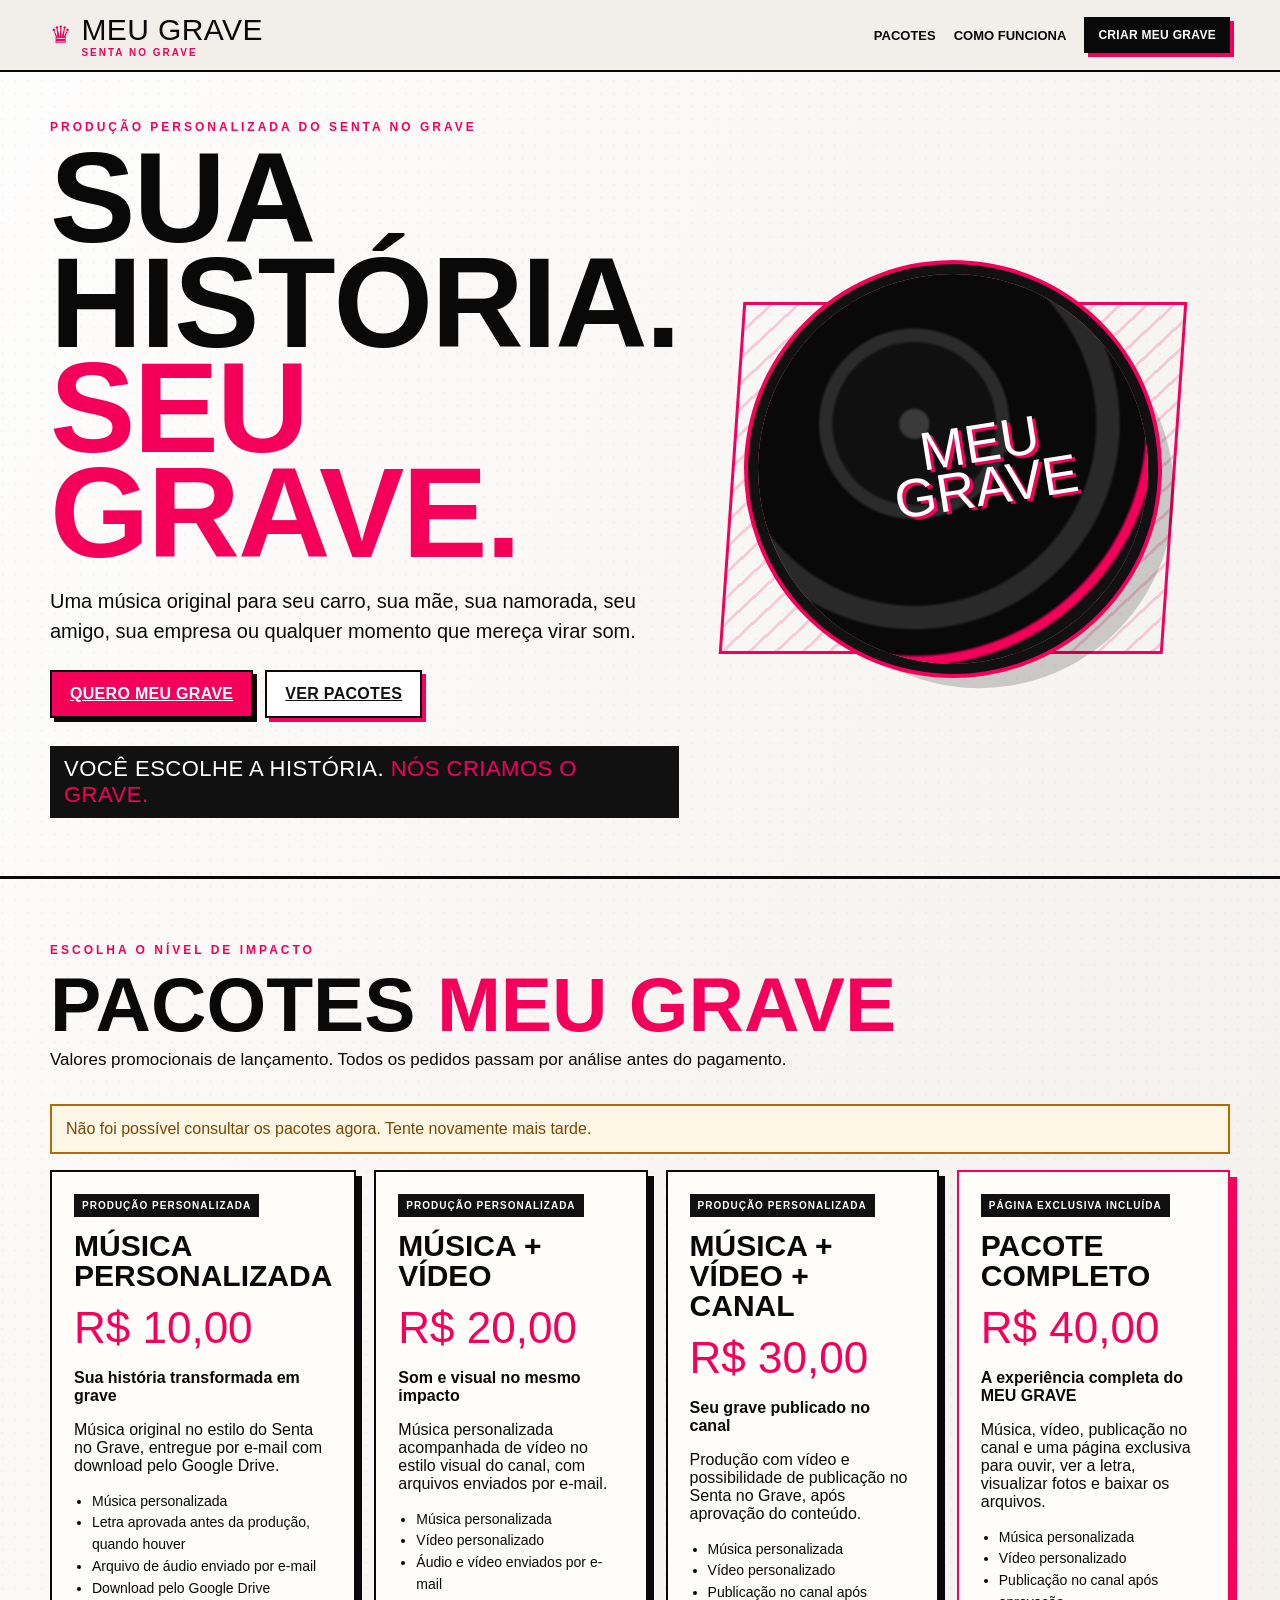
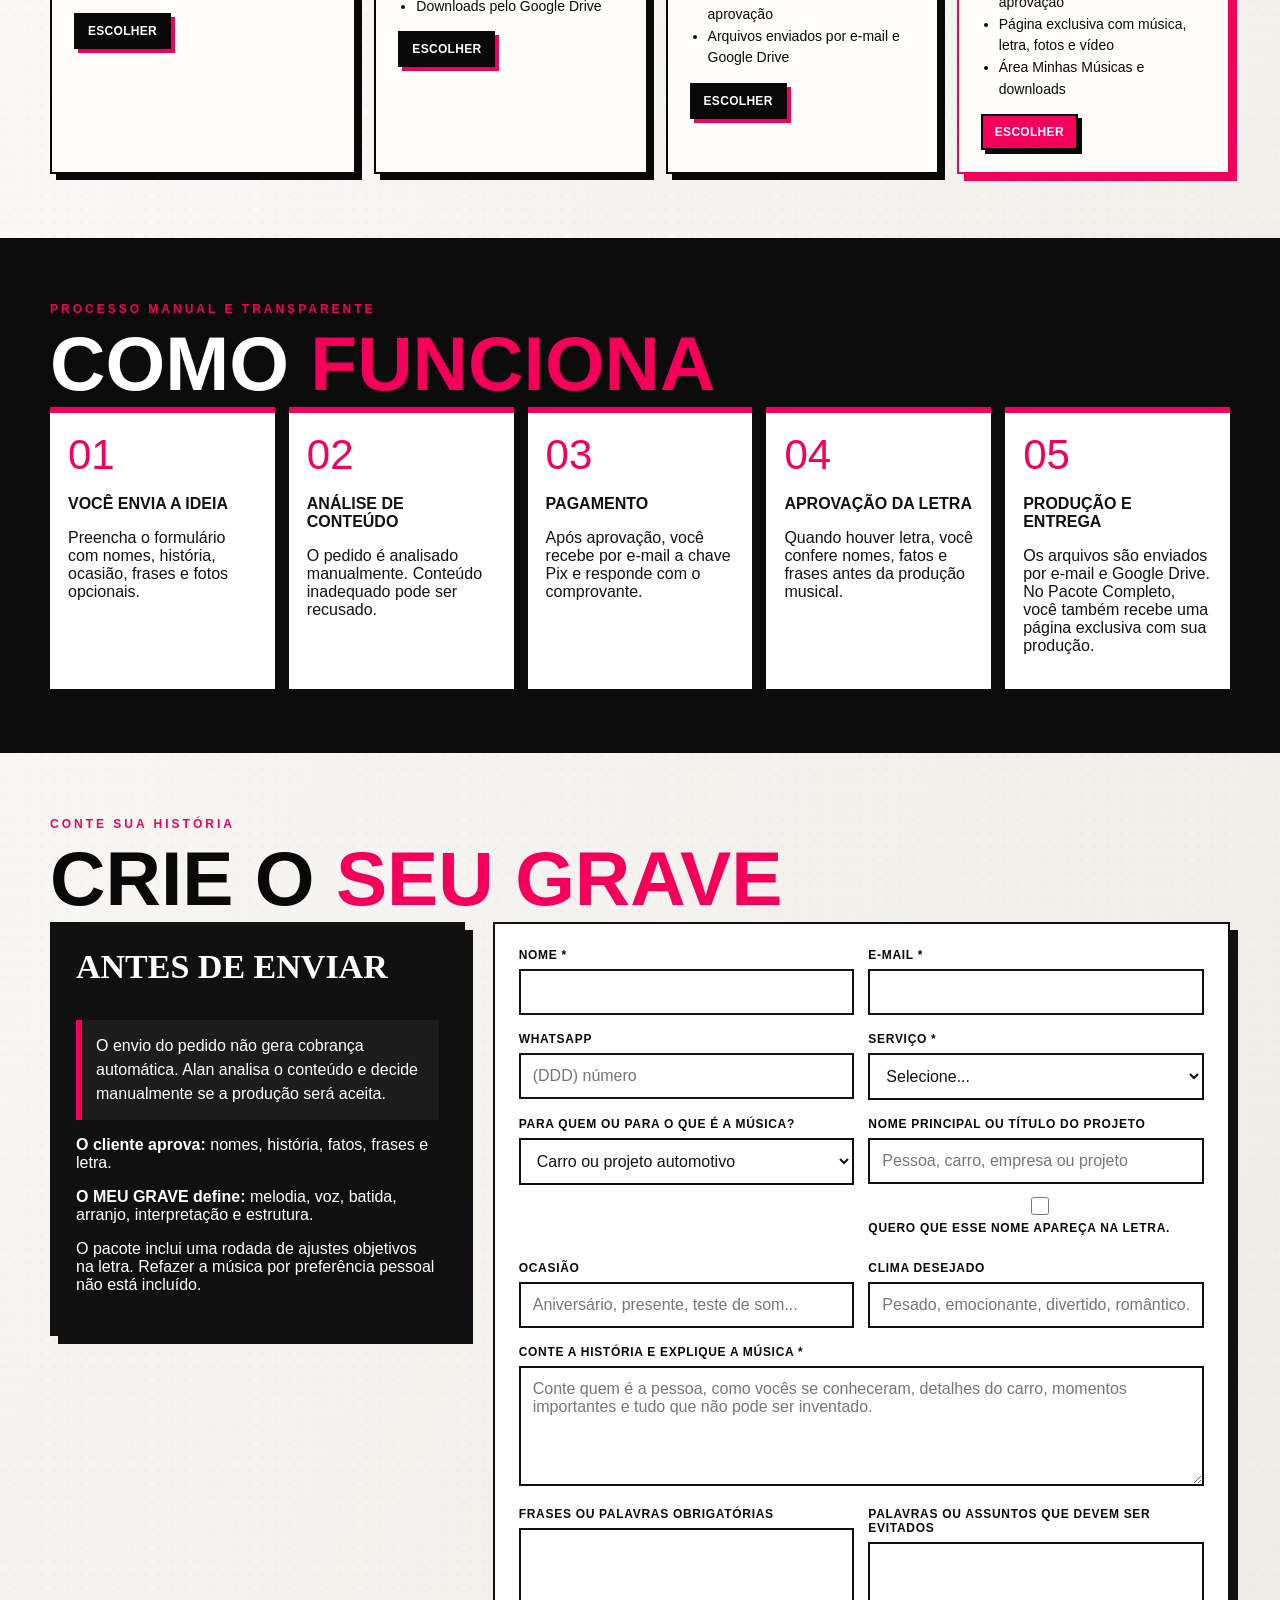
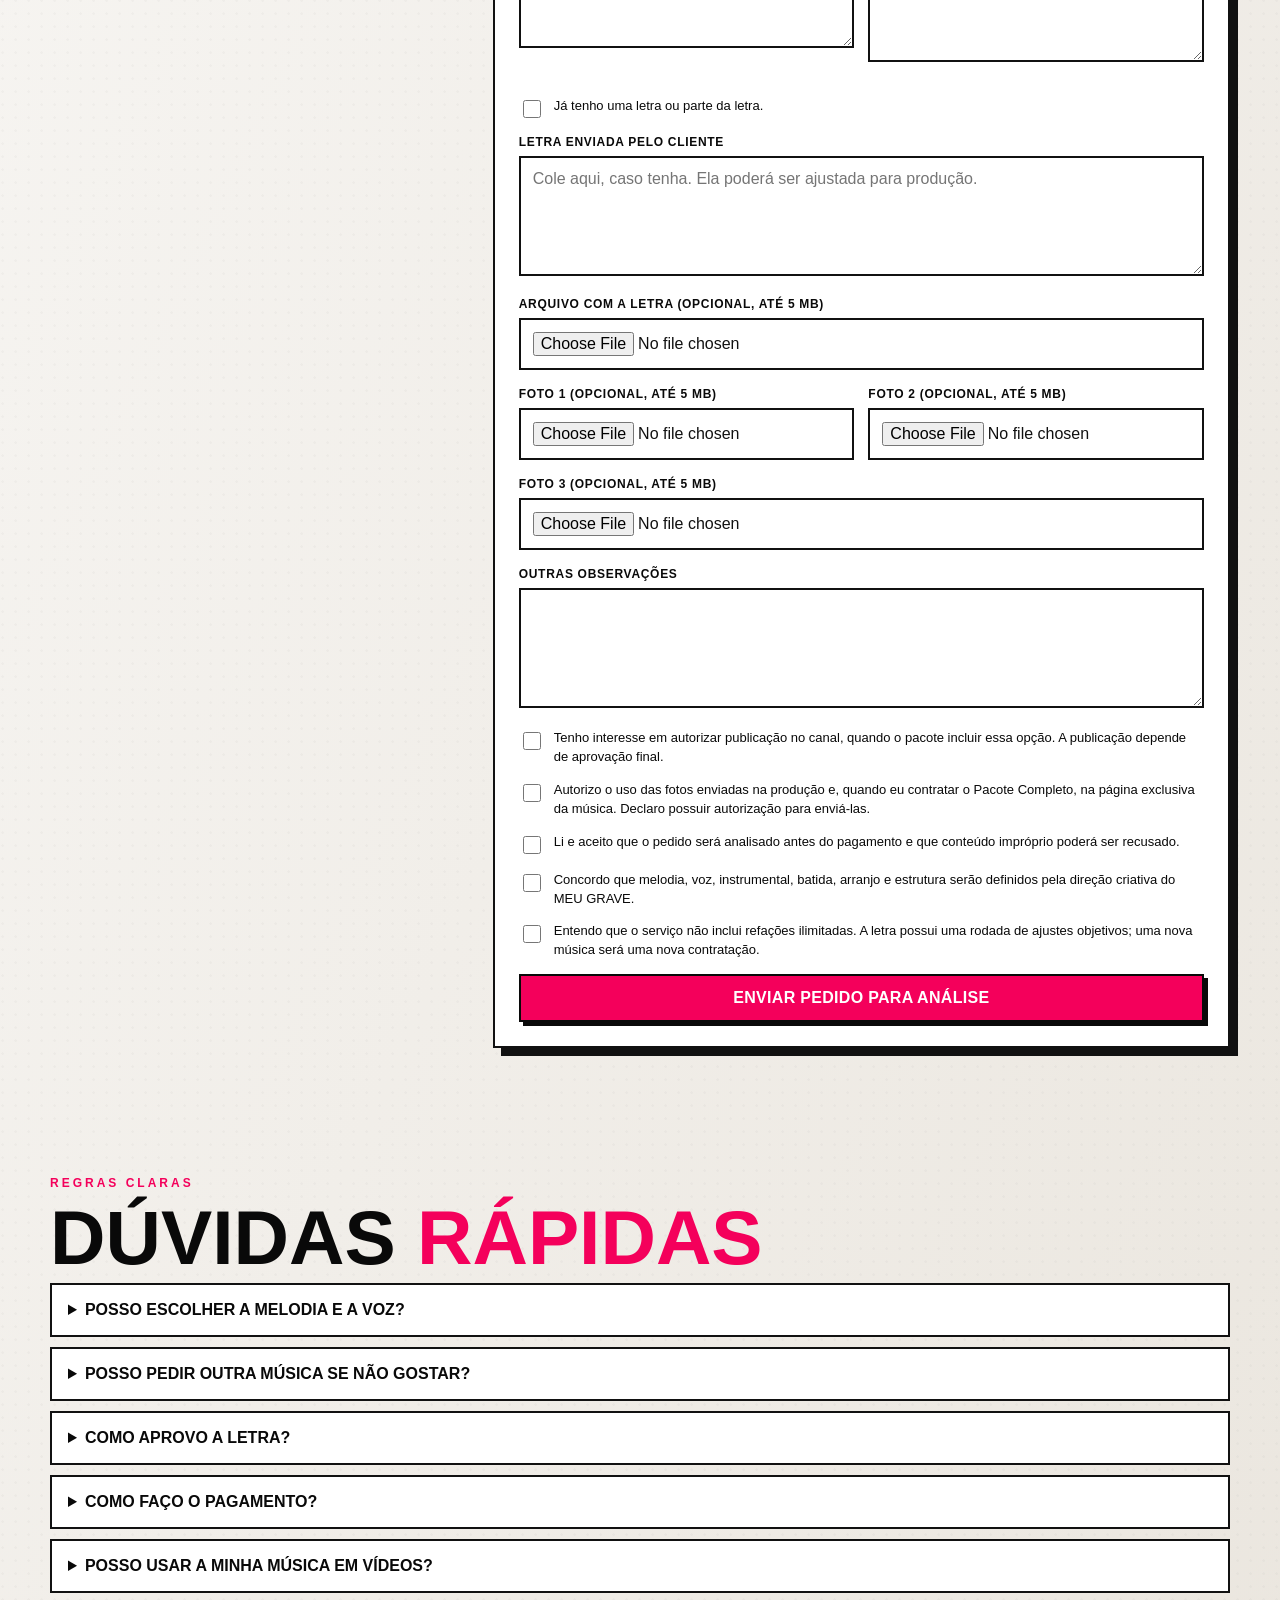
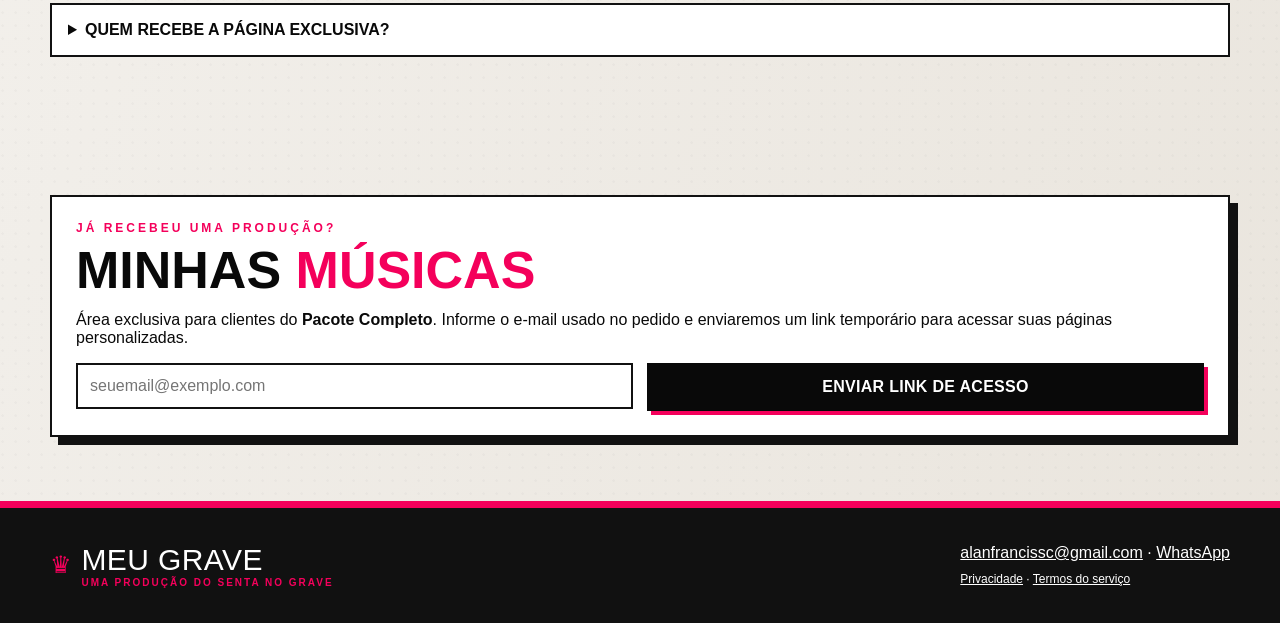
==== index.html @ 34d6a8c2 "Add files via upload" ====
<!DOCTYPE html>
<html lang="pt-BR">
<head>
  <meta charset="utf-8">
  <meta name="viewport" content="width=device-width, initial-scale=1">
  <meta name="description" content="MEU GRAVE — músicas personalizadas com a identidade do Senta no Grave.">
  <meta name="theme-color" content="#f4005b">
  <meta property="og:title" content="MEU GRAVE — Sua história. Seu grave.">
  <meta property="og:description" content="Peça uma música personalizada para seu carro, sua família, sua empresa ou um momento especial.">
  <meta property="og:type" content="website">
  <title>MEU GRAVE — Senta no Grave</title>
  <link rel="icon" href="assets/favicon.svg" type="image/svg+xml">
  <link rel="stylesheet" href="assets/styles.css">
</head>
<body>
  <header class="topbar">
    <div class="shell topbar-inner">
      <div class="brand"><span class="crown">♛</span><div>MEU GRAVE<small>Senta no Grave</small></div></div>
      <nav class="nav">
        <a href="#pacotes">Pacotes</a>
        <a href="#como-funciona">Como funciona</a>
        <a href="#pedido" class="btn small">Criar meu grave</a>
      </nav>
    </div>
  </header>

  <main>
    <section class="hero">
      <div class="shell hero-grid">
        <div>
          <div class="kicker">Produção personalizada do Senta no Grave</div>
          <h1 class="display">Sua história.<br><span class="pink">Seu grave.</span></h1>
          <p class="lead">Uma música original para seu carro, sua mãe, sua namorada, seu amigo, sua empresa ou qualquer momento que mereça virar som.</p>
          <div class="hero-actions">
            <a class="btn pink" href="#pedido">Quero meu grave</a>
            <a class="btn light" href="#pacotes">Ver pacotes</a>
          </div>
          <div class="impact-rule">Você escolhe a história. <span>Nós criamos o grave.</span></div>
        </div>
        <div class="speaker-stage" aria-label="Ilustração de um subwoofer">
          <div class="speaker"></div>
        </div>
      </div>
    </section>

    <section class="section" id="pacotes">
      <div class="shell">
        <div class="kicker">Escolha o nível de impacto</div>
        <h2 class="section-title">Pacotes <span class="pink">MEU GRAVE</span></h2>
        <p class="section-subtitle">Valores promocionais de lançamento. Todos os pedidos passam por análise antes do pagamento.</p>
        <div class="cards" id="packageCards"><div class="empty">Carregando pacotes...</div></div>
      </div>
    </section>

    <section class="section dark" id="como-funciona">
      <div class="shell">
        <div class="kicker">Processo manual e transparente</div>
        <h2 class="section-title">Como <span class="pink">funciona</span></h2>
        <div class="steps">
          <div class="step"><h3>Você envia a ideia</h3><p>Preencha o formulário com nomes, história, ocasião, frases e fotos opcionais.</p></div>
          <div class="step"><h3>Análise de conteúdo</h3><p>O pedido é analisado manualmente. Conteúdo inadequado pode ser recusado.</p></div>
          <div class="step"><h3>Pagamento</h3><p>Após aprovação, você recebe por e-mail a chave Pix e responde com o comprovante.</p></div>
          <div class="step"><h3>Aprovação da letra</h3><p>Quando houver letra, você confere nomes, fatos e frases antes da produção musical.</p></div>
          <div class="step"><h3>Produção e entrega</h3><p>Os arquivos são enviados por e-mail e Google Drive. No Pacote Completo, você também recebe uma página exclusiva com sua produção.</p></div>
        </div>
      </div>
    </section>

    <section class="section" id="pedido">
      <div class="shell">
        <div class="kicker">Conte sua história</div>
        <h2 class="section-title">Crie o <span class="pink">seu grave</span></h2>
        <div class="form-wrap">
          <aside class="panel dark-panel" id="orderIntroPanel">
            <h3 style="font-family:Impact;font-size:34px;margin-top:0;text-transform:uppercase">Antes de enviar</h3>
            <div class="notice dark-notice">
              O envio do pedido não gera cobrança automática. Alan analisa o conteúdo e decide manualmente se a produção será aceita.
            </div>
            <p><strong>O cliente aprova:</strong> nomes, história, fatos, frases e letra.</p>
            <p><strong>O MEU GRAVE define:</strong> melodia, voz, batida, arranjo, interpretação e estrutura.</p>
            <p>O pacote inclui uma rodada de ajustes objetivos na letra. Refazer a música por preferência pessoal não está incluído.</p>
          </aside>

          <form class="panel" id="orderForm">
            <div class="grid-2">
              <div class="field">
                <label>Nome *</label>
                <input name="customerName" required maxlength="120">
              </div>
              <div class="field">
                <label>E-mail *</label>
                <input name="customerEmail" type="email" required maxlength="254">
              </div>
            </div>

            <div class="grid-2">
              <div class="field">
                <label>WhatsApp</label>
                <input name="customerPhone" inputmode="tel" maxlength="40" placeholder="(DDD) número">
              </div>
              <div class="field">
                <label>Serviço *</label>
                <select name="packageId" id="packageSelect" required>
                  <option value="">Carregando...</option>
                </select>
              </div>
            </div>

            <div class="grid-2">
              <div class="field">
                <label>Para quem ou para o que é a música?</label>
                <select name="subjectType">
                  <option value="Carro ou projeto automotivo">Carro ou projeto automotivo</option>
                  <option value="Namorada, namorado ou companheiro">Namorada, namorado ou companheiro</option>
                  <option value="Mãe, pai ou familiar">Mãe, pai ou familiar</option>
                  <option value="Amigo ou grupo">Amigo ou grupo</option>
                  <option value="Aniversário ou homenagem">Aniversário ou homenagem</option>
                  <option value="Empresa, loja ou equipe">Empresa, loja ou equipe</option>
                  <option value="Outro">Outro</option>
                </select>
              </div>
              <div class="field">
                <label>Nome principal ou título do projeto</label>
                <input name="subjectName" maxlength="160" placeholder="Pessoa, carro, empresa ou projeto">
                <label class="check" style="margin-top:10px">
                  <input type="checkbox" name="useSubjectNameInLyrics">
                  <span>Quero que esse nome apareça na letra.</span>
                </label>
              </div>
            </div>

            <div class="grid-2">
              <div class="field">
                <label>Ocasião</label>
                <input name="occasion" maxlength="160" placeholder="Aniversário, presente, teste de som...">
              </div>
              <div class="field">
                <label>Clima desejado</label>
                <input name="mood" maxlength="500" placeholder="Pesado, emocionante, divertido, romântico...">
              </div>
            </div>

            <div class="field">
              <label>Conte a história e explique a música *</label>
              <textarea name="story" required maxlength="6000" placeholder="Conte quem é a pessoa, como vocês se conheceram, detalhes do carro, momentos importantes e tudo que não pode ser inventado."></textarea>
            </div>

            <div class="grid-2">
              <div class="field">
                <label>Frases ou palavras obrigatórias</label>
                <textarea name="requiredPhrases" maxlength="1500"></textarea>
              </div>
              <div class="field">
                <label>Palavras ou assuntos que devem ser evitados</label>
                <textarea name="avoidTerms" maxlength="1500"></textarea>
              </div>
            </div>

            <label class="check">
              <input type="checkbox" name="hasOwnLyrics">
              <span>Já tenho uma letra ou parte da letra.</span>
            </label>

            <div class="field">
              <label>Letra enviada pelo cliente</label>
              <textarea name="lyricsSubmitted" maxlength="12000" placeholder="Cole aqui, caso tenha. Ela poderá ser ajustada para produção."></textarea>
            </div>

            <div class="field">
              <label>Arquivo com a letra (opcional, até 5 MB)</label>
              <input type="file" name="lyricsFile" accept=".txt,.pdf,.doc,.docx,text/plain,application/pdf">
            </div>

            <div class="grid-2">
              <div class="field">
                <label>Foto 1 (opcional, até 5 MB)</label>
                <input type="file" name="photo1" accept="image/*">
              </div>
              <div class="field">
                <label>Foto 2 (opcional, até 5 MB)</label>
                <input type="file" name="photo2" accept="image/*">
              </div>
            </div>
            <div class="field">
              <label>Foto 3 (opcional, até 5 MB)</label>
              <input type="file" name="photo3" accept="image/*">
            </div>

            <div class="field">
              <label>Outras observações</label>
              <textarea name="notes" maxlength="3000"></textarea>
            </div>

            <label class="check">
              <input type="checkbox" name="publicationConsent">
              <span>Tenho interesse em autorizar publicação no canal, quando o pacote incluir essa opção. A publicação depende de aprovação final.</span>
            </label>

            <label class="check">
              <input type="checkbox" name="photoConsent">
              <span>Autorizo o uso das fotos enviadas na produção e, quando eu contratar o Pacote Completo, na página exclusiva da música. Declaro possuir autorização para enviá-las.</span>
            </label>

            <label class="check">
              <input type="checkbox" name="termsAccepted" required>
              <span>Li e aceito que o pedido será analisado antes do pagamento e que conteúdo impróprio poderá ser recusado.</span>
            </label>

            <label class="check">
              <input type="checkbox" name="creativeDirectionAccepted" required>
              <span>Concordo que melodia, voz, instrumental, batida, arranjo e estrutura serão definidos pela direção criativa do MEU GRAVE.</span>
            </label>

            <label class="check">
              <input type="checkbox" name="revisionPolicyAccepted" required>
              <span>Entendo que o serviço não inclui refações ilimitadas. A letra possui uma rodada de ajustes objetivos; uma nova música será uma nova contratação.</span>
            </label>

            <div id="formStatus" class="status hidden"></div>
            <button class="btn pink" type="submit" id="orderSubmitButton" style="width:100%">Enviar pedido para análise</button>
          </form>

          <div id="orderSuccess" class="panel order-success hidden" role="status" aria-live="polite">
            <div class="success-mark">✓</div>
            <div class="kicker">Pedido enviado com sucesso</div>
            <h3>Obrigado por escolher o <span class="pink">MEU GRAVE</span></h3>
            <p id="orderSuccessMessage" class="lead" style="font-size:19px"></p>
            <div class="notice">
              Seu pedido será analisado manualmente. Retornaremos pelo e-mail informado em até <strong>48 horas</strong>.
              Não realize nenhum pagamento antes de receber a aprovação.
            </div>
            <p>Confira também as pastas Spam, Promoções e Lixo eletrônico.</p>
            <button class="btn light" type="button" onclick="resetOrderForm()">Fazer outro pedido</button>
          </div>
        </div>
      </div>
    </section>

    <section class="section faq">
      <div class="shell">
        <div class="kicker">Regras claras</div>
        <h2 class="section-title">Dúvidas <span class="pink">rápidas</span></h2>
        <details><summary>Posso escolher a melodia e a voz?</summary><p>Você escolhe a história, o clima e os elementos obrigatórios. A direção musical é definida pelo MEU GRAVE dentro da identidade do Senta no Grave.</p></details>
        <details><summary>Posso pedir outra música se não gostar?</summary><p>Não há refações ilimitadas por preferência pessoal. Erros objetivos da produção são corrigidos. Outra melodia, voz, estilo ou reconstrução completa será uma nova produção.</p></details>
        <details><summary>Como aprovo a letra?</summary><p>Você recebe um link por e-mail para conferir nomes, fatos e frases. É possível solicitar uma rodada de ajustes antes da aprovação final.</p></details>
        <details><summary>Como faço o pagamento?</summary><p>Somente depois que o pedido for aprovado. Você recebe a chave Pix por e-mail e responde à mesma mensagem com o comprovante.</p></details>
        <details><summary>Posso usar a minha música em vídeos?</summary><p>Sim. A música é produzida para você e a versão final entregue poderá ser usada nos seus vídeos, redes sociais, projetos pessoais ou comerciais e no seu próprio canal. Nos pacotes com publicação no Senta no Grave, você continua podendo usar a música normalmente. O serviço não inclui distribuição em plataformas de streaming nem cadastro em sistemas de reivindicação automática. Não é permitido revender a produção como serviço ou utilizar materiais de terceiros sem autorização.</p></details>
        <details><summary>Quem recebe a página exclusiva?</summary><p>A página personalizada com player, letra, fotos, vídeo, downloads e acesso em “Minhas músicas” é exclusiva do Pacote Completo. Nos demais pacotes, os arquivos finais são enviados por e-mail com links do Google Drive.</p></details>
      </div>
    </section>

    <section class="section" id="minhas-musicas">
      <div class="shell panel">
        <div class="kicker">Já recebeu uma produção?</div>
        <h2 class="section-title" style="font-size:52px">Minhas <span class="pink">músicas</span></h2>
        <p>Área exclusiva para clientes do <strong>Pacote Completo</strong>. Informe o e-mail usado no pedido e enviaremos um link temporário para acessar suas páginas personalizadas.</p>
        <form id="accessForm" class="grid-2">
          <div class="field" style="margin:0"><input type="email" id="accessEmail" required placeholder="seuemail@exemplo.com"></div>
          <button class="btn" type="submit">Enviar link de acesso</button>
        </form>
        <div id="accessStatus" class="status hidden"></div>
      </div>
    </section>
  </main>

  <footer class="footer">
    <div class="shell footer-grid">
      <div class="brand"><span class="crown">♛</span><div>MEU GRAVE<small>Uma produção do Senta no Grave</small></div></div>
      <div><div id="footerContact">Carregando contato...</div><div style="margin-top:10px;font-size:12px"><a href="privacidade.html">Privacidade</a> · <a href="termos.html">Termos do serviço</a></div></div>
    </div>
  </footer>

  <iframe id="bridgeFrame" name="bridgeFrame" class="bridge-frame" title="Envio seguro do formulário"></iframe>
  <script src="assets/config.js"></script>
  <script src="assets/app.js"></script>
</body>
</html>
---- assets/styles.css ----
:root{
  --ink:#090909;
  --paper:#f2efe9;
  --paper-2:#fffdfa;
  --pink:#f4005b;
  --pink-2:#ff6b9e;
  --gray:#8f8f8f;
  --line:#181818;
  --ok:#087f5b;
  --warn:#b66a00;
  --danger:#b42318;
  --shadow:8px 8px 0 #111;
}
*{box-sizing:border-box}
html{scroll-behavior:smooth}
body{
  margin:0;
  color:var(--ink);
  background:
    radial-gradient(circle at 20% 20%,rgba(0,0,0,.025) 0 1px,transparent 1.5px) 0 0/13px 13px,
    linear-gradient(115deg,rgba(255,255,255,.9),rgba(232,227,219,.85)),
    var(--paper);
  font-family:Arial,Helvetica,sans-serif;
}
a{color:inherit}
button,input,select,textarea{font:inherit}
button{cursor:pointer}
.shell{width:min(1180px,calc(100% - 28px));margin:0 auto}
.brand{
  display:inline-flex;align-items:center;gap:9px;
  font-family:Impact,Haettenschweiler,'Arial Narrow Bold',sans-serif;
  font-size:30px;letter-spacing:.4px;text-transform:uppercase
}
.brand .crown{color:var(--pink);font-size:24px}
.brand small{
  display:block;font-family:Arial,sans-serif;font-size:10px;
  letter-spacing:2px;color:var(--pink);font-weight:900
}
.topbar{
  position:sticky;top:0;z-index:20;background:rgba(242,239,233,.94);
  backdrop-filter:blur(12px);border-bottom:2px solid var(--ink)
}
.topbar-inner{min-height:70px;display:flex;align-items:center;justify-content:space-between;gap:20px}
.nav{display:flex;align-items:center;gap:18px;font-weight:800;font-size:13px;text-transform:uppercase}
.nav a{text-decoration:none}
.nav a:hover{color:var(--pink)}
.btn{
  border:2px solid var(--ink);background:var(--ink);color:#fff;
  padding:13px 18px;font-weight:900;text-transform:uppercase;
  letter-spacing:.3px;box-shadow:4px 4px 0 var(--pink);
  transition:.16s transform,.16s box-shadow
}
.btn:hover{transform:translate(2px,2px);box-shadow:2px 2px 0 var(--pink)}
.btn.pink{background:var(--pink);box-shadow:4px 4px 0 var(--ink)}
.btn.light{background:#fff;color:#111}
.btn.ghost{background:transparent;color:#111;box-shadow:none}
.btn.danger{background:var(--danger);box-shadow:4px 4px 0 #111}
.btn.ok{background:var(--ok);box-shadow:4px 4px 0 #111}
.btn.small{padding:9px 12px;font-size:12px}
.hero{padding:48px 0 58px;border-bottom:3px solid var(--ink);overflow:hidden}
.hero-grid{display:grid;grid-template-columns:1.08fr .92fr;align-items:center;gap:38px}
.kicker{
  color:var(--pink);font-size:12px;font-weight:900;letter-spacing:3px;
  text-transform:uppercase;margin-bottom:12px
}
.display{
  margin:0;font-family:Impact,Haettenschweiler,'Arial Narrow Bold',sans-serif;
  font-size:clamp(64px,10vw,144px);line-height:.82;letter-spacing:-2px;
  text-transform:uppercase
}
.display .pink{color:var(--pink)}
.lead{font-size:20px;line-height:1.5;max-width:680px}
.hero-actions{display:flex;flex-wrap:wrap;gap:12px;margin-top:24px}
.impact-rule{
  margin-top:28px;background:#111;color:#fff;padding:10px 14px;
  font-family:Impact,Haettenschweiler,'Arial Narrow Bold',sans-serif;
  text-transform:uppercase;font-size:22px;letter-spacing:.5px
}
.impact-rule span{color:var(--pink)}
.speaker-stage{position:relative;min-height:440px;display:grid;place-items:center}
.speaker-stage:before{
  content:"";position:absolute;inset:12% 3% 8% 3%;
  background:repeating-linear-gradient(135deg,transparent 0 16px,rgba(244,0,91,.18) 16px 19px);
  transform:skew(-4deg);border:3px solid var(--pink)
}
.speaker{
  width:min(390px,78vw);aspect-ratio:1;border-radius:50%;
  position:relative;z-index:2;
  background:
    radial-gradient(circle at 42% 37%,#3a3a3a 0 4%,#101010 5% 24%,#2b2b2b 25% 28%,#090909 29% 54%,#292929 55% 61%,#090909 62% 69%,#f4005b 70% 72%,#111 73% 78%,#444 79% 82%,#111 83%);
  box-shadow:0 0 0 10px #111,0 0 0 14px var(--pink),22px 28px 0 rgba(0,0,0,.18);
  transform:rotate(-9deg)
}
.speaker:after{
  content:"MEU\A GRAVE";white-space:pre;text-align:center;
  position:absolute;inset:34%;display:grid;place-items:center;
  color:#fff;font-family:Impact,Haettenschweiler,'Arial Narrow Bold',sans-serif;
  line-height:.82;font-size:clamp(28px,5vw,54px);text-shadow:3px 3px 0 var(--pink)
}
.section{padding:64px 0}
.section.dark{background:#0c0c0c;color:#fff}
.section-title{
  margin:0 0 8px;font-family:Impact,Haettenschweiler,'Arial Narrow Bold',sans-serif;
  font-size:clamp(42px,6vw,82px);line-height:.92;text-transform:uppercase
}
.section-title .pink{color:var(--pink)}
.section-subtitle{max-width:760px;font-size:17px;line-height:1.55;margin:0 0 30px}
.cards{display:grid;grid-template-columns:repeat(4,1fr);gap:18px}
.card{
  background:var(--paper-2);border:2px solid var(--ink);padding:22px;
  box-shadow:6px 6px 0 var(--ink);position:relative
}
.card.featured{border-color:var(--pink);box-shadow:7px 7px 0 var(--pink)}
.card .tag{
  display:inline-block;background:#111;color:#fff;padding:6px 8px;
  font-size:10px;font-weight:900;text-transform:uppercase;letter-spacing:1px
}
.card h3{
  font-family:Impact,Haettenschweiler,'Arial Narrow Bold',sans-serif;
  font-size:30px;text-transform:uppercase;margin:14px 0 5px;line-height:1
}
.price{
  font-family:Impact,Haettenschweiler,'Arial Narrow Bold',sans-serif;
  color:var(--pink);font-size:44px;margin:12px 0
}
.card ul{padding-left:18px;line-height:1.55;font-size:14px}
.steps{display:grid;grid-template-columns:repeat(5,1fr);gap:14px;counter-reset:steps}
.step{
  border-top:6px solid var(--pink);background:#fff;color:#111;padding:18px;
  min-height:180px;counter-increment:steps
}
.step:before{
  content:counter(steps,decimal-leading-zero);
  font-family:Impact,Haettenschweiler,'Arial Narrow Bold',sans-serif;
  font-size:42px;color:var(--pink)
}
.step h3{font-size:16px;text-transform:uppercase}
.form-wrap{
  display:grid;grid-template-columns:.72fr 1.28fr;gap:28px;align-items:start
}
.panel{background:#fff;border:2px solid #111;box-shadow:var(--shadow);padding:24px}
.panel.dark-panel{background:#111;color:#fff}
.field{margin-bottom:17px}
.field label{display:block;font-size:12px;text-transform:uppercase;font-weight:900;letter-spacing:.7px;margin-bottom:7px}
.field input,.field select,.field textarea{
  width:100%;border:2px solid #111;background:#fff;padding:12px;color:#111
}
.field textarea{min-height:120px;resize:vertical}
.grid-2{display:grid;grid-template-columns:1fr 1fr;gap:14px}
.check{
  display:flex;align-items:flex-start;gap:10px;margin:14px 0;
  line-height:1.45;font-size:13px
}
.check input{margin-top:3px;min-width:18px;height:18px}
.notice{padding:14px;border-left:6px solid var(--pink);background:#f5f1eb;line-height:1.5}
.notice.dark-notice{background:#1d1d1d;color:#fff}
.status{padding:12px;margin:12px 0;border:2px solid #111;background:#fff}
.status.ok{border-color:var(--ok);color:var(--ok)}
.status.error{border-color:var(--danger);color:var(--danger)}
.hidden{display:none!important}
.loading{opacity:.6;pointer-events:none}
.order-success{grid-column:1/-1;text-align:center;padding:clamp(28px,6vw,64px)}
.order-success h3{font-family:Impact,Haettenschweiler,'Arial Narrow Bold',sans-serif;font-size:clamp(42px,7vw,82px);line-height:.95;text-transform:uppercase;margin:8px 0 18px}
.success-mark{width:82px;height:82px;margin:0 auto 18px;border-radius:50%;display:grid;place-items:center;background:var(--ok);color:#fff;border:4px solid #111;box-shadow:6px 6px 0 var(--pink);font-size:46px;font-weight:900}
.footer{background:#111;color:#fff;border-top:7px solid var(--pink);padding:35px 0}
.footer-grid{display:grid;grid-template-columns:1fr auto;gap:30px;align-items:center}
.faq details{background:#fff;border:2px solid #111;padding:16px;margin:10px 0}
.faq summary{font-weight:900;text-transform:uppercase;cursor:pointer}
.admin-layout{display:grid;grid-template-columns:320px 1fr;min-height:calc(100vh - 72px)}
.admin-sidebar{border-right:2px solid #111;background:#eee9e1;padding:18px;overflow:auto}
.admin-main{padding:22px;min-width:0}
.toolbar{display:flex;flex-wrap:wrap;gap:10px;margin-bottom:16px}
.order-list{display:flex;flex-direction:column;gap:10px}
.order-item{
  width:100%;text-align:left;background:#fff;border:2px solid #111;padding:13px;
  box-shadow:3px 3px 0 #111
}
.order-item.active{border-color:var(--pink);box-shadow:3px 3px 0 var(--pink)}
.order-item small{display:block;color:#555;margin-top:4px}
.badge{
  display:inline-block;padding:5px 8px;background:#111;color:#fff;
  font-size:10px;font-weight:900;text-transform:uppercase
}
.badge.pink{background:var(--pink)}
.detail-grid{display:grid;grid-template-columns:1fr 1fr;gap:18px}
.meta{display:grid;grid-template-columns:160px 1fr;border-top:1px solid #ccc}
.meta div{padding:9px;border-bottom:1px solid #ccc}
.meta div:nth-child(odd){font-weight:900;background:#f5f2ed}
.actions{display:flex;flex-wrap:wrap;gap:9px;margin:16px 0}
.tabs{display:flex;flex-wrap:wrap;gap:8px;margin-bottom:18px}
.tab{border:2px solid #111;background:#fff;padding:10px 14px;font-weight:900}
.tab.active{background:#111;color:#fff;border-bottom-color:var(--pink)}
.tab-pane{display:none}
.tab-pane.active{display:block}
.prompt-card{position:relative}
.prompt-card-main{border:3px solid #111;box-shadow:10px 10px 0 var(--pink)}
.prompt-card-main pre.prompt{max-height:620px}
pre.prompt{
  white-space:pre-wrap;background:#111;color:#fff;padding:18px;
  border-left:6px solid var(--pink);max-height:420px;overflow:auto
}
.delivery-hero{text-align:center;padding:50px 0 25px}
.delivery-cover{
  width:min(650px,100%);aspect-ratio:16/9;object-fit:cover;
  border:3px solid #111;box-shadow:10px 10px 0 var(--pink)
}
.media-frame{
  width:100%;height:420px;border:3px solid #111;background:#111
}
.lyrics{
  white-space:pre-wrap;font-size:17px;line-height:1.75;
  background:#fff;border:2px solid #111;padding:24px
}
.gallery{display:grid;grid-template-columns:repeat(3,1fr);gap:12px}
.gallery img{width:100%;aspect-ratio:1;object-fit:cover;border:2px solid #111}
.empty{padding:28px;text-align:center;border:2px dashed #777;background:#fff}
@media(max-width:980px){
  .cards{grid-template-columns:repeat(2,1fr)}
  .steps{grid-template-columns:repeat(2,1fr)}
  .hero-grid,.form-wrap{grid-template-columns:1fr}
  .speaker-stage{min-height:360px}
  .admin-layout{grid-template-columns:1fr}
  .admin-sidebar{border-right:0;border-bottom:2px solid #111;max-height:420px}
}
@media(max-width:640px){
  .shell{width:min(100% - 20px,1180px)}
  .nav a:not(.btn){display:none}
  .brand{font-size:24px}
  .display{font-size:68px}
  .lead{font-size:17px}
  .speaker-stage{min-height:300px}
  .speaker{width:260px}
  .cards,.steps,.grid-2,.detail-grid,.footer-grid,.gallery{grid-template-columns:1fr}
  .section{padding:46px 0}
  .panel{padding:17px;box-shadow:5px 5px 0 #111}
  .media-frame{height:260px}
  .meta{grid-template-columns:1fr}
  .meta div:nth-child(odd){border-bottom:0;padding-bottom:3px}
  .meta div:nth-child(even){padding-top:3px}
}

/* GitHub Pages bridge */
.bridge-frame{position:fixed;width:1px;height:1px;left:-9999px;top:-9999px;border:0;opacity:0;pointer-events:none}
.backend-warning{margin:16px 0;padding:14px;border:2px solid var(--warn);background:#fff7e6;color:#7a4500}
.file-note{font-size:12px;color:#555;margin-top:5px}
body.submitting:after{content:"";position:fixed;inset:0;background:rgba(9,9,9,.45);z-index:9998;backdrop-filter:blur(2px)}
body.submitting:before{content:"ENVIANDO SEU PEDIDO...";position:fixed;z-index:9999;left:50%;top:50%;transform:translate(-50%,-50%);background:#fff;border:3px solid #111;box-shadow:8px 8px 0 var(--pink);padding:22px 30px;font-family:Impact,Haettenschweiler,'Arial Narrow Bold',sans-serif;font-size:24px;letter-spacing:1px;text-align:center}
@media(max-width:640px){body.submitting:before{width:calc(100% - 40px);font-size:20px}}
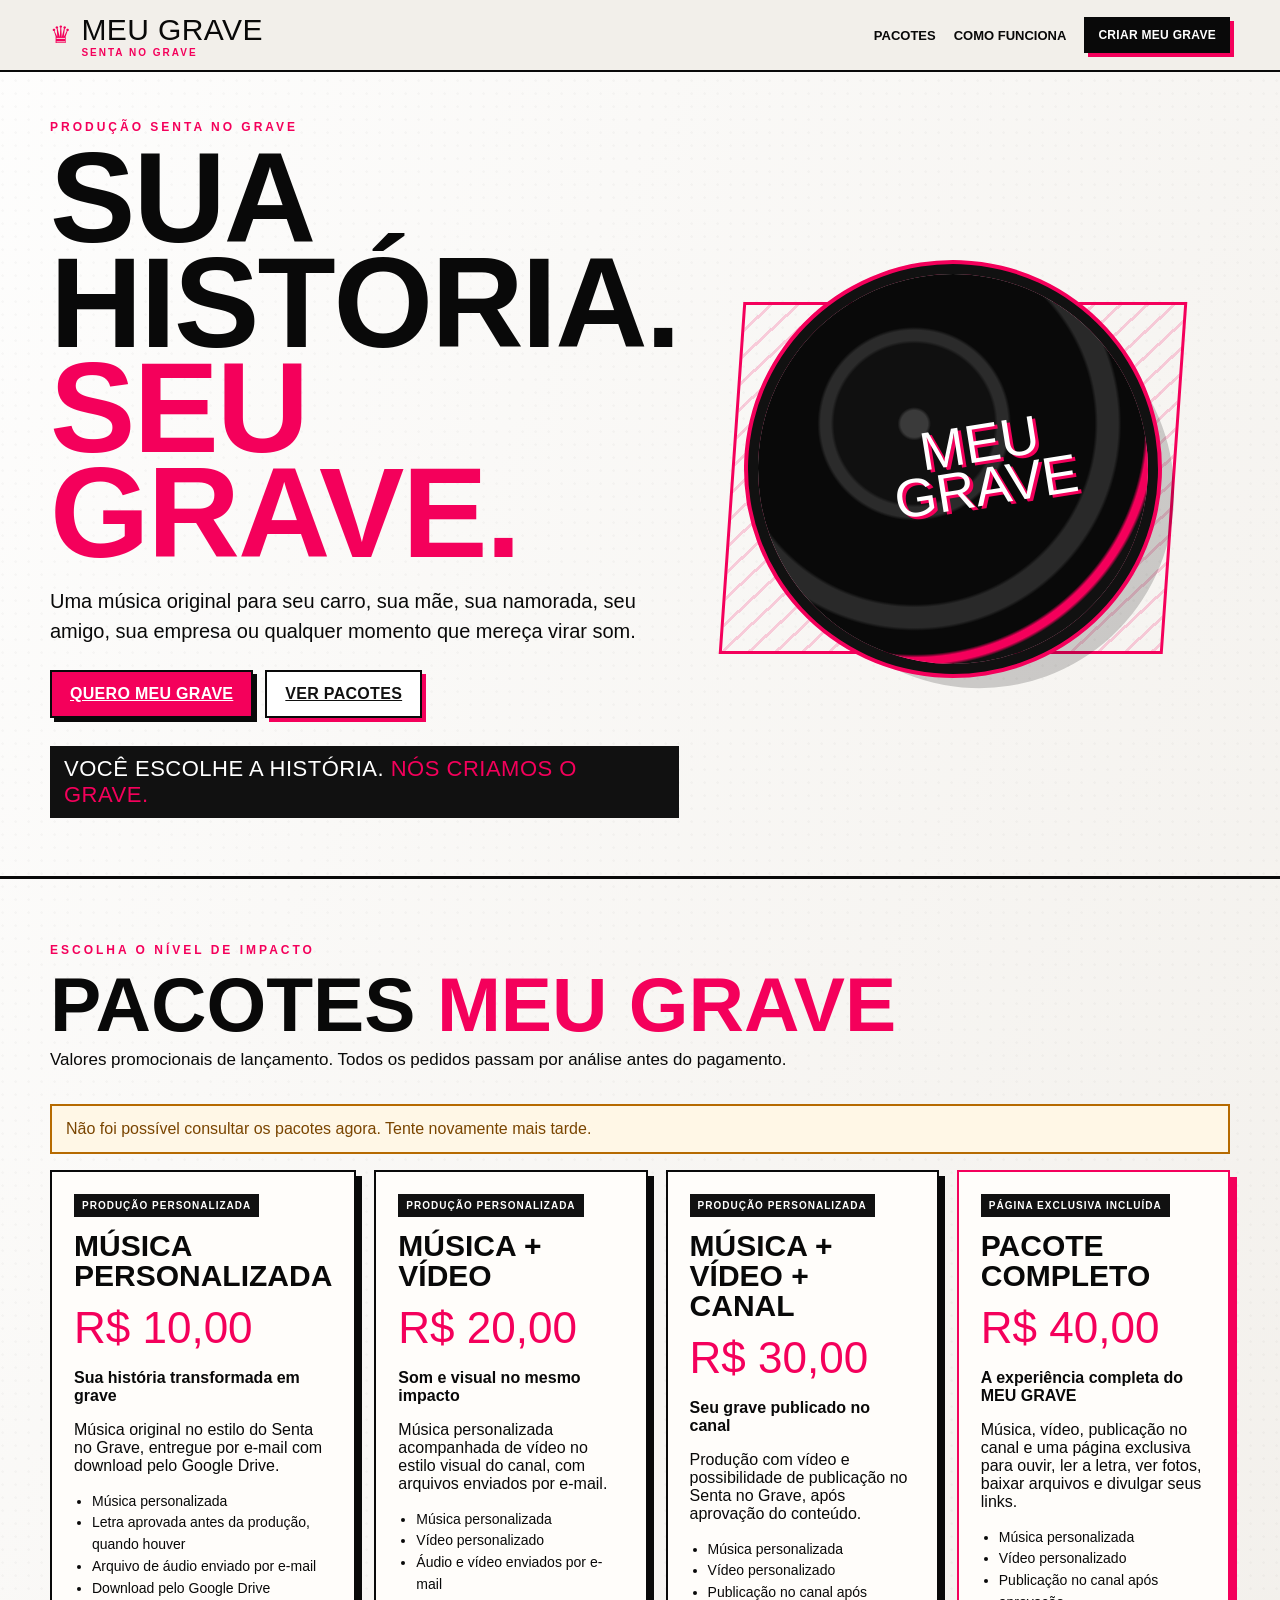
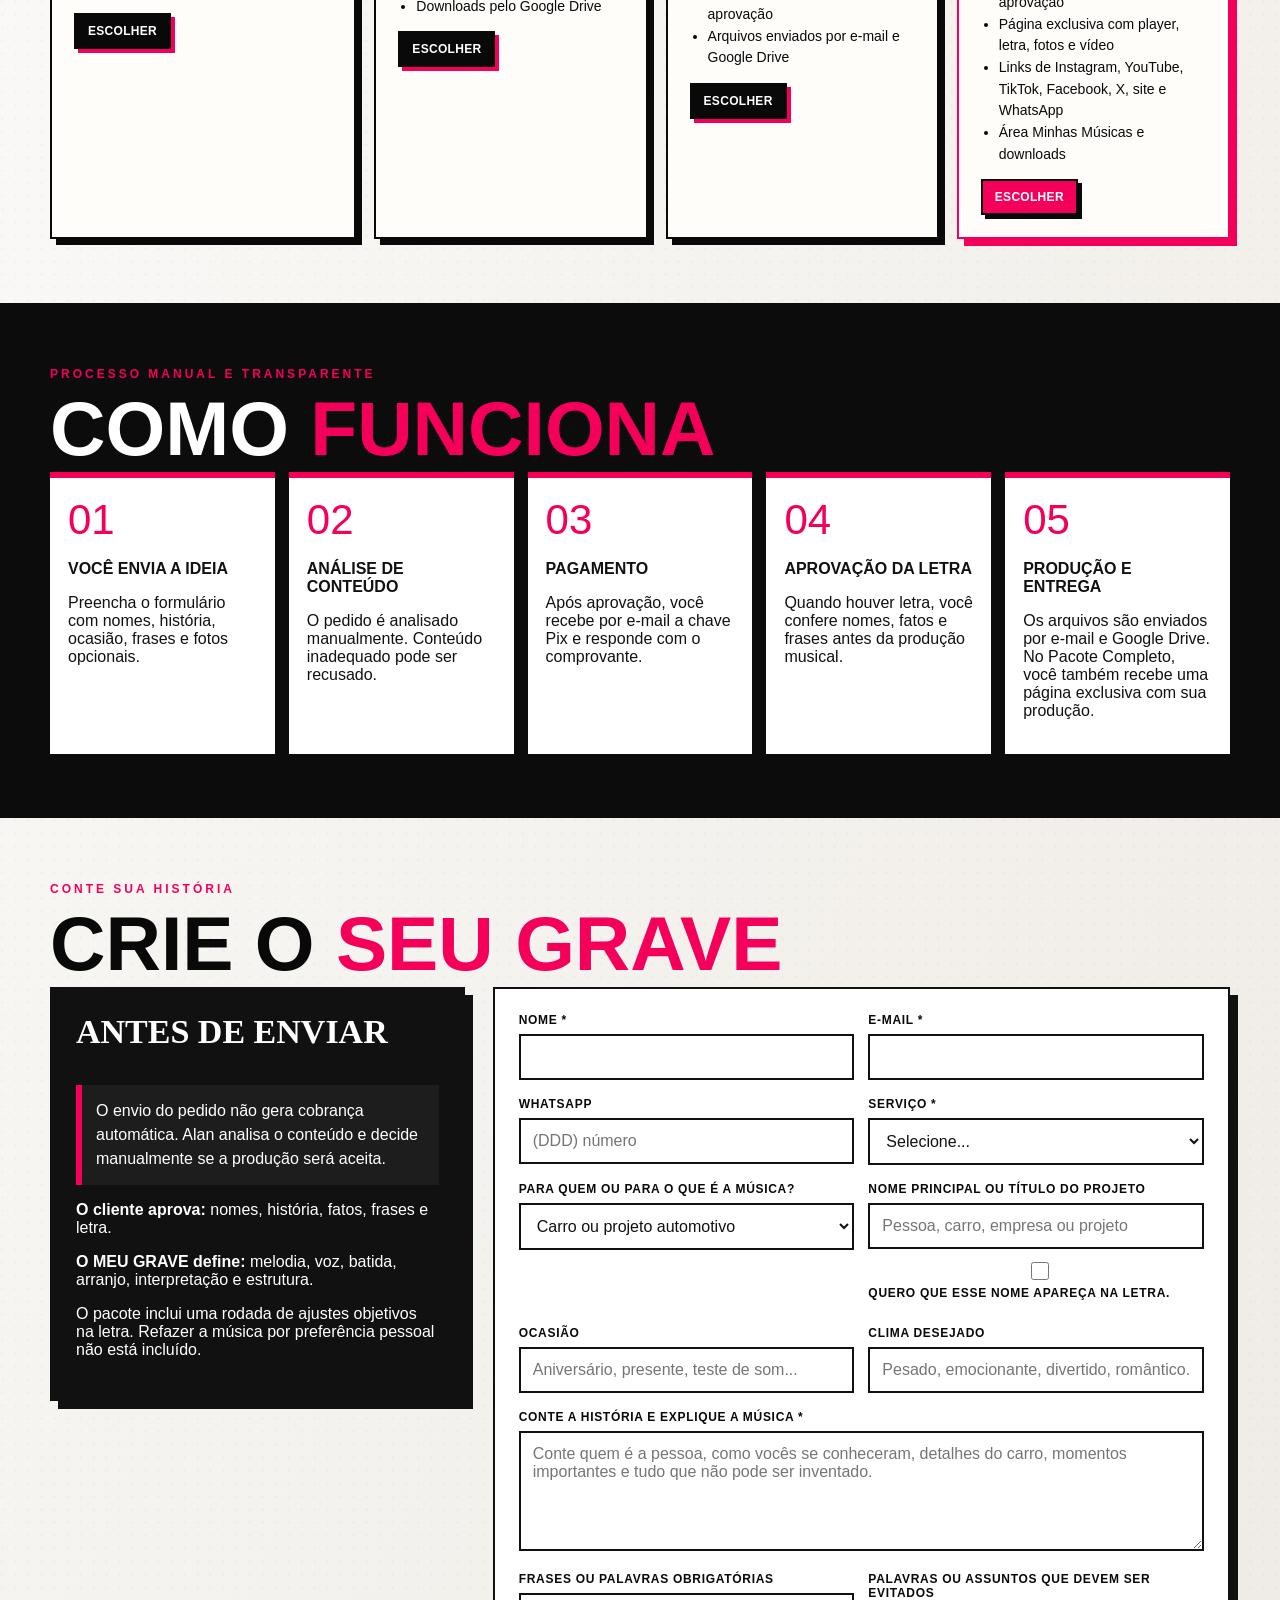
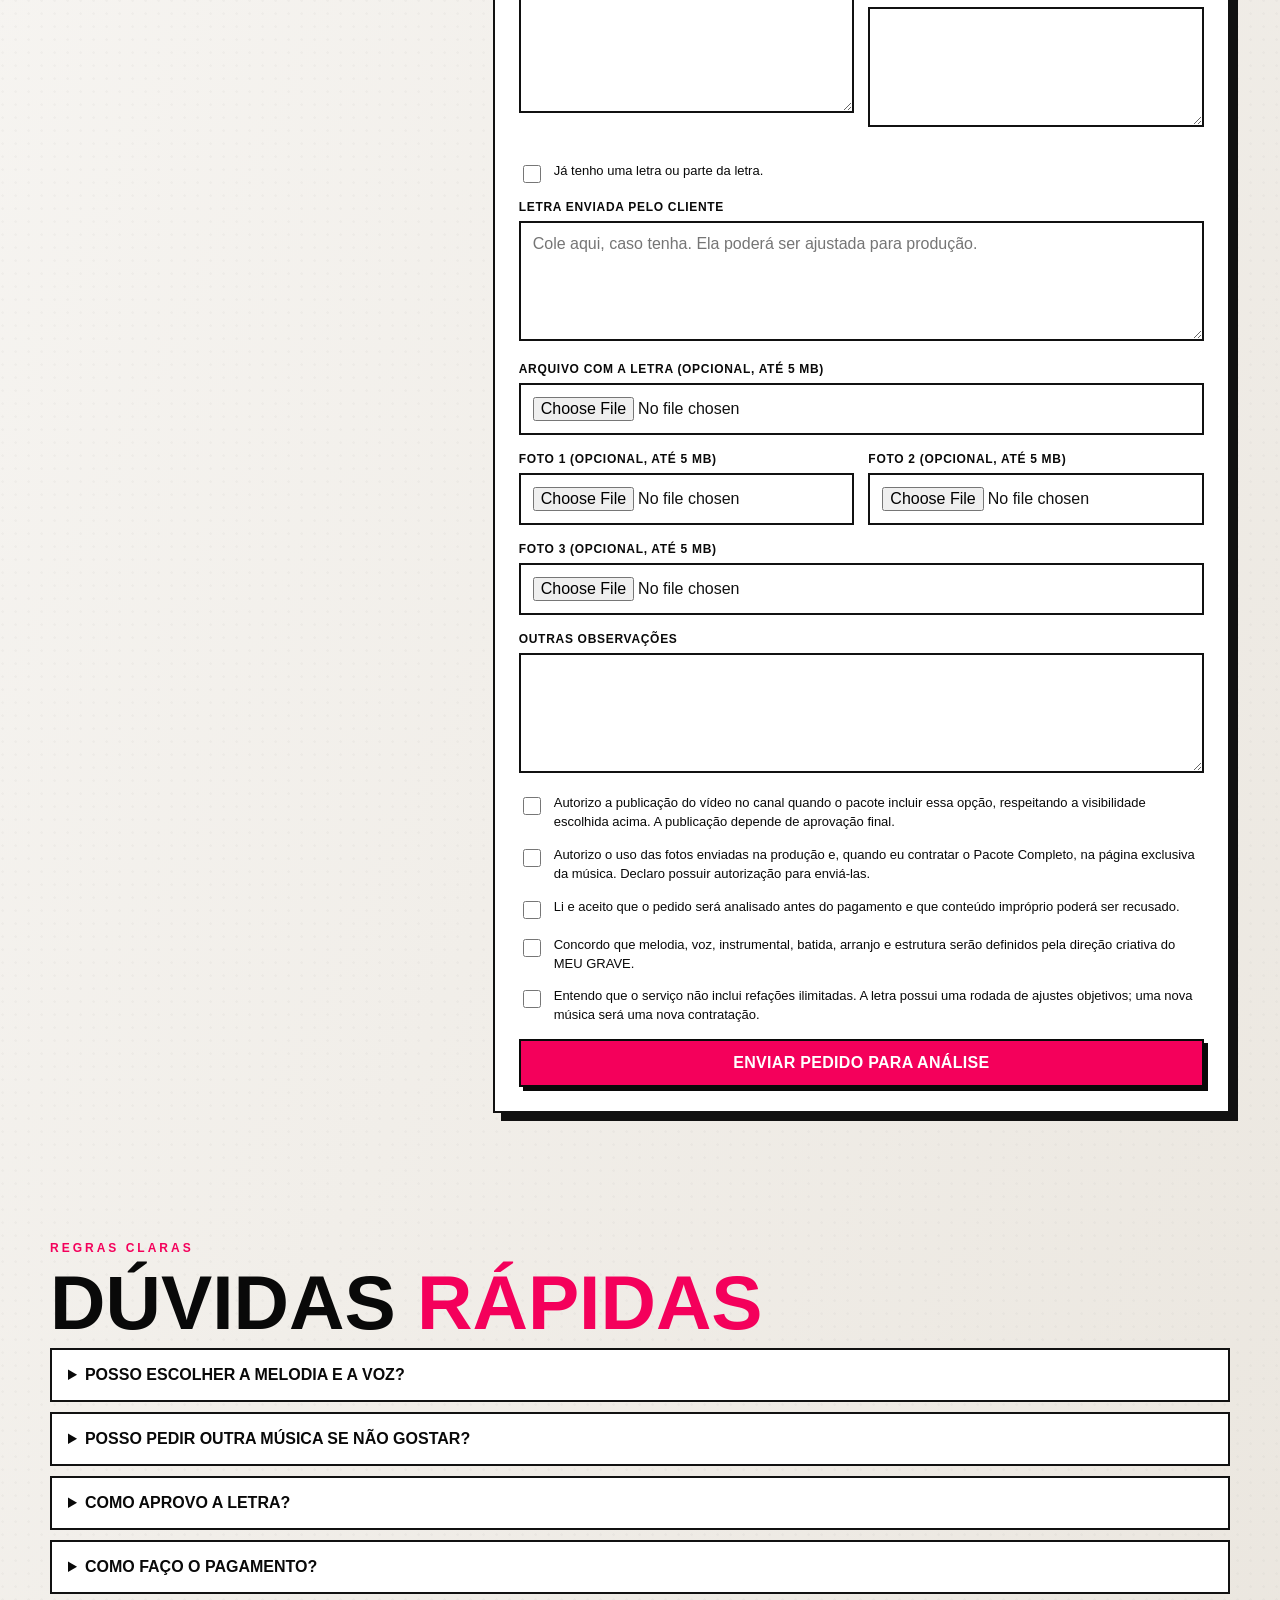
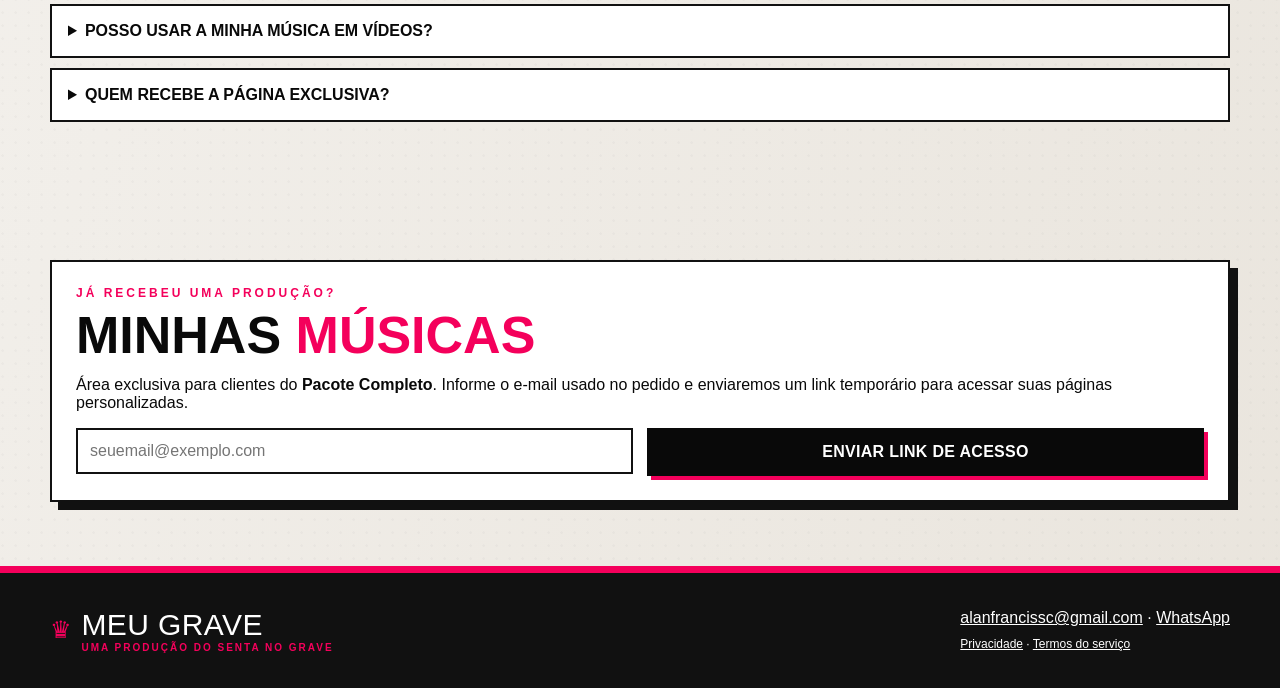
==== commit c5b2979c: "Add files via upload" ====
--- a/index.html
+++ b/index.html
@@ -28,7 +28,7 @@
     <section class="hero">
       <div class="shell hero-grid">
         <div>
-          <div class="kicker">Produção personalizada do Senta no Grave</div>
+          <div class="kicker">Produção Senta no Grave</div>
           <h1 class="display">Sua história.<br><span class="pink">Seu grave.</span></h1>
           <p class="lead">Uma música original para seu carro, sua mãe, sua namorada, seu amigo, sua empresa ou qualquer momento que mereça virar som.</p>
           <div class="hero-actions">
@@ -186,6 +186,50 @@
               <input type="file" name="photo3" accept="image/*">
             </div>
 
+
+            <div id="exclusivePageFields" class="panel hidden" style="margin:24px 0;background:#fff7fb;border-color:#f4005b">
+              <div class="kicker">Somente no Pacote Completo</div>
+              <h3 style="font-family:Impact;font-size:34px;margin:0 0 10px;text-transform:uppercase">Página exclusiva e divulgação</h3>
+              <div class="public-link-warning"><strong>Atenção:</strong> esta página será pública por link. Qualquer pessoa que receber o endereço poderá visualizar a música, letra, fotos, vídeo, contador, redes sociais e contatos publicados.</div><p>Use os campos abaixo para personalizar a página de uma pessoa, projeto, empresa, loja ou canal.</p>
+              <div class="grid-2">
+                <div class="field">
+                  <label>Título público da página</label>
+                  <input name="exclusivePageTitle" maxlength="160" placeholder="Nome da empresa, projeto, carro ou homenagem">
+                </div>
+                <div class="field">
+                  <label>Apresentação pública</label>
+                  <textarea name="exclusivePageDescription" maxlength="1200" placeholder="Texto curto sobre a pessoa, empresa, projeto ou produção."></textarea>
+                </div>
+              </div>
+              <div class="grid-2">
+                <div class="field"><label>Instagram</label><input name="publicInstagram" maxlength="500" placeholder="https://instagram.com/..."></div>
+                <div class="field"><label>YouTube</label><input name="publicYoutube" maxlength="500" placeholder="https://youtube.com/@..."></div>
+                <div class="field"><label>TikTok</label><input name="publicTiktok" maxlength="500" placeholder="https://tiktok.com/@..."></div>
+                <div class="field"><label>Facebook</label><input name="publicFacebook" maxlength="500" placeholder="https://facebook.com/..."></div>
+                <div class="field"><label>X</label><input name="publicX" maxlength="500" placeholder="https://x.com/..."></div>
+                <div class="field"><label>Site</label><input name="publicWebsite" maxlength="500" placeholder="https://seusite.com.br"></div>
+              </div>
+              <div class="field">
+                <label>WhatsApp público</label>
+                <input name="publicWhatsapp" maxlength="200" placeholder="5524999999999 ou link wa.me">
+                <small>Use somente um contato que possa ser exibido publicamente.</small>
+              </div>
+              <div class="grid-2">
+                <div class="field"><label>Descrição da data especial (opcional)</label><input name="specialDateLabel" maxlength="120" placeholder="Ex.: Nascimento da Manuela"></div>
+                <div class="field"><label>Data especial (opcional)</label><input type="date" name="specialDate"><small>A página calculará automaticamente o tempo desde essa data.</small></div>
+              </div>
+              <label class="check">
+                <input type="checkbox" name="publicPageConsent">
+                <span>Entendo e autorizo que a página exclusiva é pública por link. Qualquer pessoa que receber o endereço poderá visualizar todo o conteúdo publicado nela.</span>
+              </label>
+            </div>
+
+            <div id="channelPublicationFields" class="panel hidden" style="margin:24px 0;background:#f4f7ff;border-color:#111">
+              <div class="kicker">Pacotes com publicação no canal</div>
+              <h3 style="font-family:Impact;font-size:32px;margin:0 0 10px;text-transform:uppercase">Visibilidade do vídeo</h3>
+              <div class="field"><label>Como o vídeo deverá ser publicado no YouTube?</label><select name="youtubeVisibility"><option value="PUBLIC">Público — aparece normalmente no canal</option><option value="UNLISTED">Não listado — somente quem tem o link</option></select><small>O vídeo não listado não aparece publicamente no canal, mas qualquer pessoa com o link poderá assistir. No Pacote Completo, ele poderá ser exibido na página pública por link.</small></div>
+            </div>
+
             <div class="field">
               <label>Outras observações</label>
               <textarea name="notes" maxlength="3000"></textarea>
@@ -193,7 +237,7 @@
 
             <label class="check">
               <input type="checkbox" name="publicationConsent">
-              <span>Tenho interesse em autorizar publicação no canal, quando o pacote incluir essa opção. A publicação depende de aprovação final.</span>
+              <span>Autorizo a publicação do vídeo no canal quando o pacote incluir essa opção, respeitando a visibilidade escolhida acima. A publicação depende de aprovação final.</span>
             </label>
 
             <label class="check">
@@ -244,8 +288,8 @@
         <details><summary>Posso pedir outra música se não gostar?</summary><p>Não há refações ilimitadas por preferência pessoal. Erros objetivos da produção são corrigidos. Outra melodia, voz, estilo ou reconstrução completa será uma nova produção.</p></details>
         <details><summary>Como aprovo a letra?</summary><p>Você recebe um link por e-mail para conferir nomes, fatos e frases. É possível solicitar uma rodada de ajustes antes da aprovação final.</p></details>
         <details><summary>Como faço o pagamento?</summary><p>Somente depois que o pedido for aprovado. Você recebe a chave Pix por e-mail e responde à mesma mensagem com o comprovante.</p></details>
-        <details><summary>Posso usar a minha música em vídeos?</summary><p>Sim. A música é produzida para você e a versão final entregue poderá ser usada nos seus vídeos, redes sociais, projetos pessoais ou comerciais e no seu próprio canal. Nos pacotes com publicação no Senta no Grave, você continua podendo usar a música normalmente. O serviço não inclui distribuição em plataformas de streaming nem cadastro em sistemas de reivindicação automática. Não é permitido revender a produção como serviço ou utilizar materiais de terceiros sem autorização.</p></details>
-        <details><summary>Quem recebe a página exclusiva?</summary><p>A página personalizada com player, letra, fotos, vídeo, downloads e acesso em “Minhas músicas” é exclusiva do Pacote Completo. Nos demais pacotes, os arquivos finais são enviados por e-mail com links do Google Drive.</p></details>
+        <details><summary>Posso usar a minha música em vídeos?</summary><p>Sim. A versão final é produzida para você e poderá ser usada nos seus vídeos, redes sociais, projetos pessoais ou comerciais e no seu próprio canal. Nos pacotes com publicação no Senta no Grave, você continua podendo usar a música normalmente. Não é permitido revender a produção como serviço nem utilizar materiais de terceiros sem autorização.</p></details>
+        <details><summary>Quem recebe a página exclusiva?</summary><p>A página personalizada é exclusiva do Pacote Completo. Ela pode reunir player, letra, fotos, vídeo, downloads e, quando o cliente autorizar, links de Instagram, YouTube, TikTok, Facebook, X, site e WhatsApp. Nos demais pacotes, os arquivos finais são enviados por e-mail com links do Google Drive.</p></details>
       </div>
     </section>
 
--- a/assets/styles.css
+++ b/assets/styles.css
@@ -124,6 +124,22 @@
   color:var(--pink);font-size:44px;margin:12px 0
 }
 .card ul{padding-left:18px;line-height:1.55;font-size:14px}
+
+.card.on-sale{overflow:hidden;border-color:#111;box-shadow:7px 7px 0 var(--pink)}
+.offer-ribbon{display:flex;align-items:center;justify-content:space-between;gap:10px;background:#111;color:#fff;margin:-22px -22px 16px;padding:10px 12px;border-bottom:4px solid var(--pink);text-transform:uppercase;font-weight:900;letter-spacing:.7px}
+.offer-ribbon strong{background:var(--pink);color:#fff;padding:5px 8px;font-size:18px;white-space:nowrap}
+.price-block{margin:12px 0 15px}
+.old-price{font-size:12px;font-weight:900;text-transform:uppercase;color:#666;text-decoration:line-through;text-decoration-thickness:2px}
+.price-block .price{margin:2px 0 3px}
+.savings{display:inline-block;background:#111;color:#fff;padding:5px 8px;font-size:11px;font-weight:900;text-transform:uppercase}
+.offer-note{display:block;margin-top:7px;color:var(--pink);font-size:10px;font-weight:900;text-transform:uppercase;letter-spacing:.5px}
+.offer-admin-preview{border:2px dashed #999;padding:12px;background:#fff;line-height:1.45}
+.offer-admin-preview.active{border-style:solid;border-color:#111;background:#111;color:#fff}
+.offer-admin-preview strong{display:block;color:var(--pink);font-family:Impact,Haettenschweiler,'Arial Narrow Bold',sans-serif;font-size:34px;margin:4px 0}
+.offer-admin-preview small{display:block;font-weight:800;text-transform:uppercase}
+.offer-preview-label{font-weight:900;text-transform:uppercase;letter-spacing:.8px}
+.offer-preview-discount{float:right;background:var(--pink);color:#fff;padding:3px 7px;font-weight:900}
+.offer-preview-old{text-decoration:line-through;margin-right:10px}
 .steps{display:grid;grid-template-columns:repeat(5,1fr);gap:14px;counter-reset:steps}
 .step{
   border-top:6px solid var(--pink);background:#fff;color:#111;padding:18px;
@@ -246,3 +262,20 @@
 body.submitting:after{content:"";position:fixed;inset:0;background:rgba(9,9,9,.45);z-index:9998;backdrop-filter:blur(2px)}
 body.submitting:before{content:"ENVIANDO SEU PEDIDO...";position:fixed;z-index:9999;left:50%;top:50%;transform:translate(-50%,-50%);background:#fff;border:3px solid #111;box-shadow:8px 8px 0 var(--pink);padding:22px 30px;font-family:Impact,Haettenschweiler,'Arial Narrow Bold',sans-serif;font-size:24px;letter-spacing:1px;text-align:center}
 @media(max-width:640px){body.submitting:before{width:calc(100% - 40px);font-size:20px}}
+
+.public-link-warning{background:#fff1c9;border:2px solid #d97706;border-left-width:7px;padding:14px;font-weight:800;color:#6d3d00;margin:18px 0}
+
+
+/* Página exclusiva hospedada no GitHub Pages */
+.delivery-public-page .delivery-hero{padding-top:54px}
+.delivery-public-page .delivery-cover{display:block;max-width:min(980px,100%);max-height:620px;object-fit:contain;margin:28px auto 0;background:#fff;border:2px solid #111;box-shadow:7px 7px 0 var(--pink)}
+.delivery-public-page .media-frame{width:100%;min-height:420px;border:0;background:#1b1b1b}
+.delivery-public-page .lyrics{white-space:pre-wrap;background:#fff;border:2px solid #111;padding:28px;line-height:1.7;box-shadow:6px 6px 0 #111}
+.delivery-public-page .gallery{display:grid;grid-template-columns:repeat(3,1fr);gap:16px}
+.delivery-public-page .gallery img{width:100%;aspect-ratio:4/3;object-fit:cover;border:2px solid #111;box-shadow:5px 5px 0 var(--pink)}
+.delivery-public-page .special-date-card{text-align:center;background:#111;color:#fff;border:3px solid var(--pink);padding:28px;margin:0 0 28px;box-shadow:8px 8px 0 #111}
+.delivery-public-page .date-label{color:var(--pink);font-size:14px;font-weight:900;letter-spacing:2px;text-transform:uppercase}
+.delivery-public-page .date-value{font-size:18px;margin-top:8px}
+.delivery-public-page .elapsed-time{font-family:Impact,Haettenschweiler,'Arial Narrow Bold',sans-serif;font-size:clamp(42px,7vw,82px);text-transform:uppercase;margin-top:12px}
+.delivery-public-page .elapsed-caption{text-transform:uppercase;font-weight:900;letter-spacing:1px}
+@media(max-width:760px){.delivery-public-page .media-frame{min-height:280px}.delivery-public-page .gallery{grid-template-columns:1fr}.delivery-public-page .delivery-cover{box-shadow:4px 4px 0 var(--pink)}}
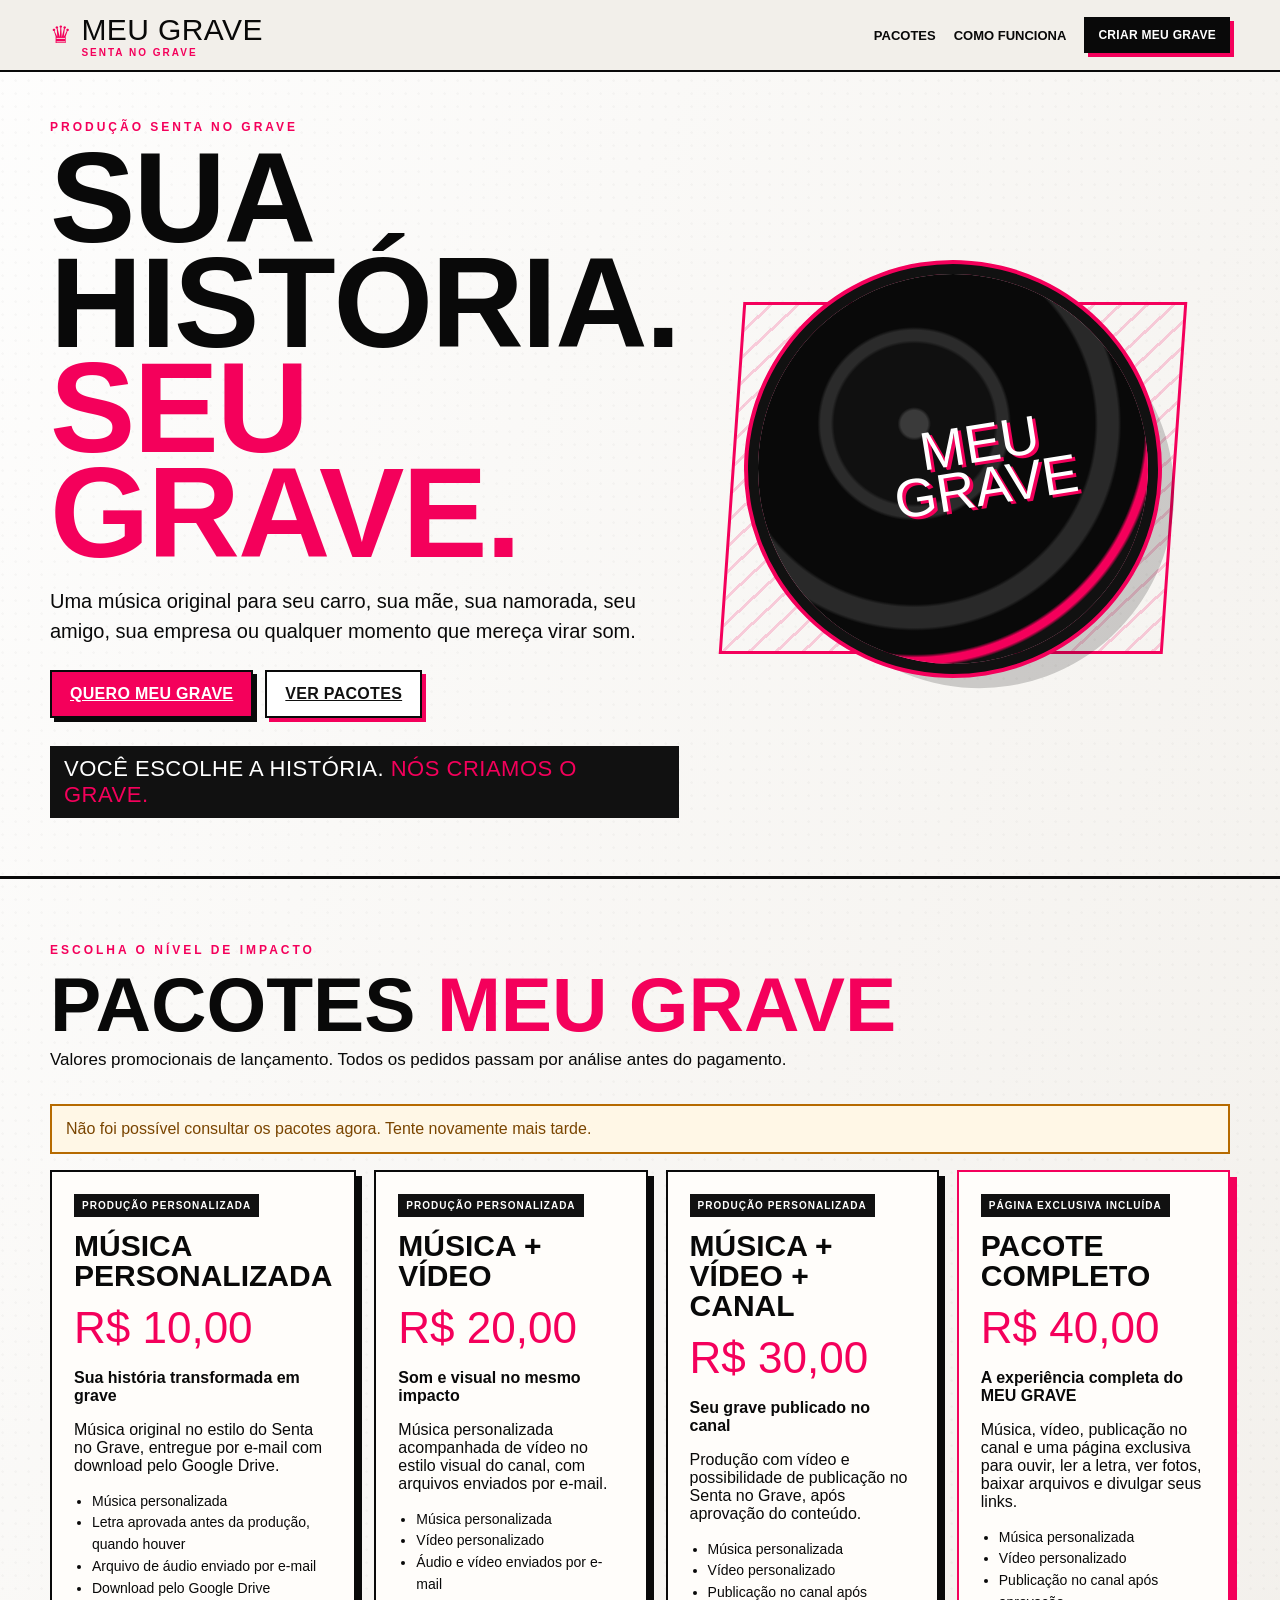
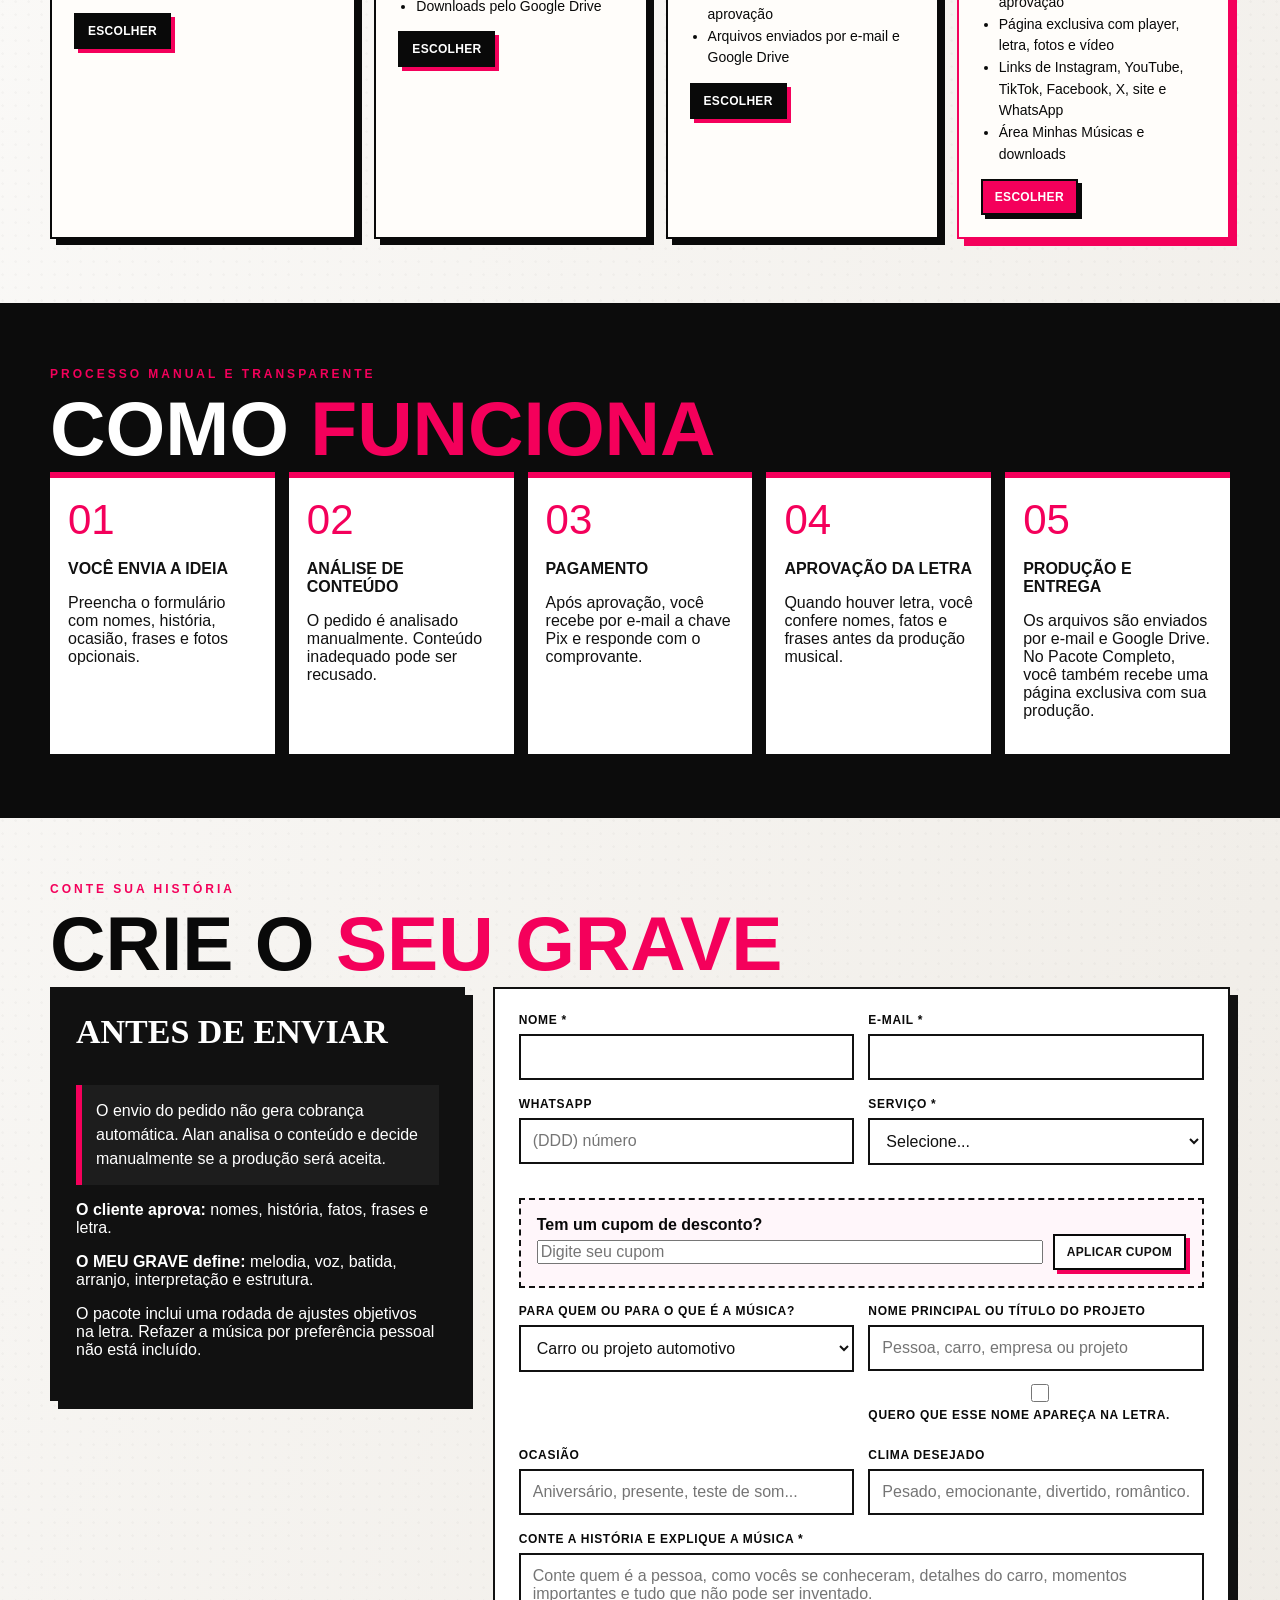
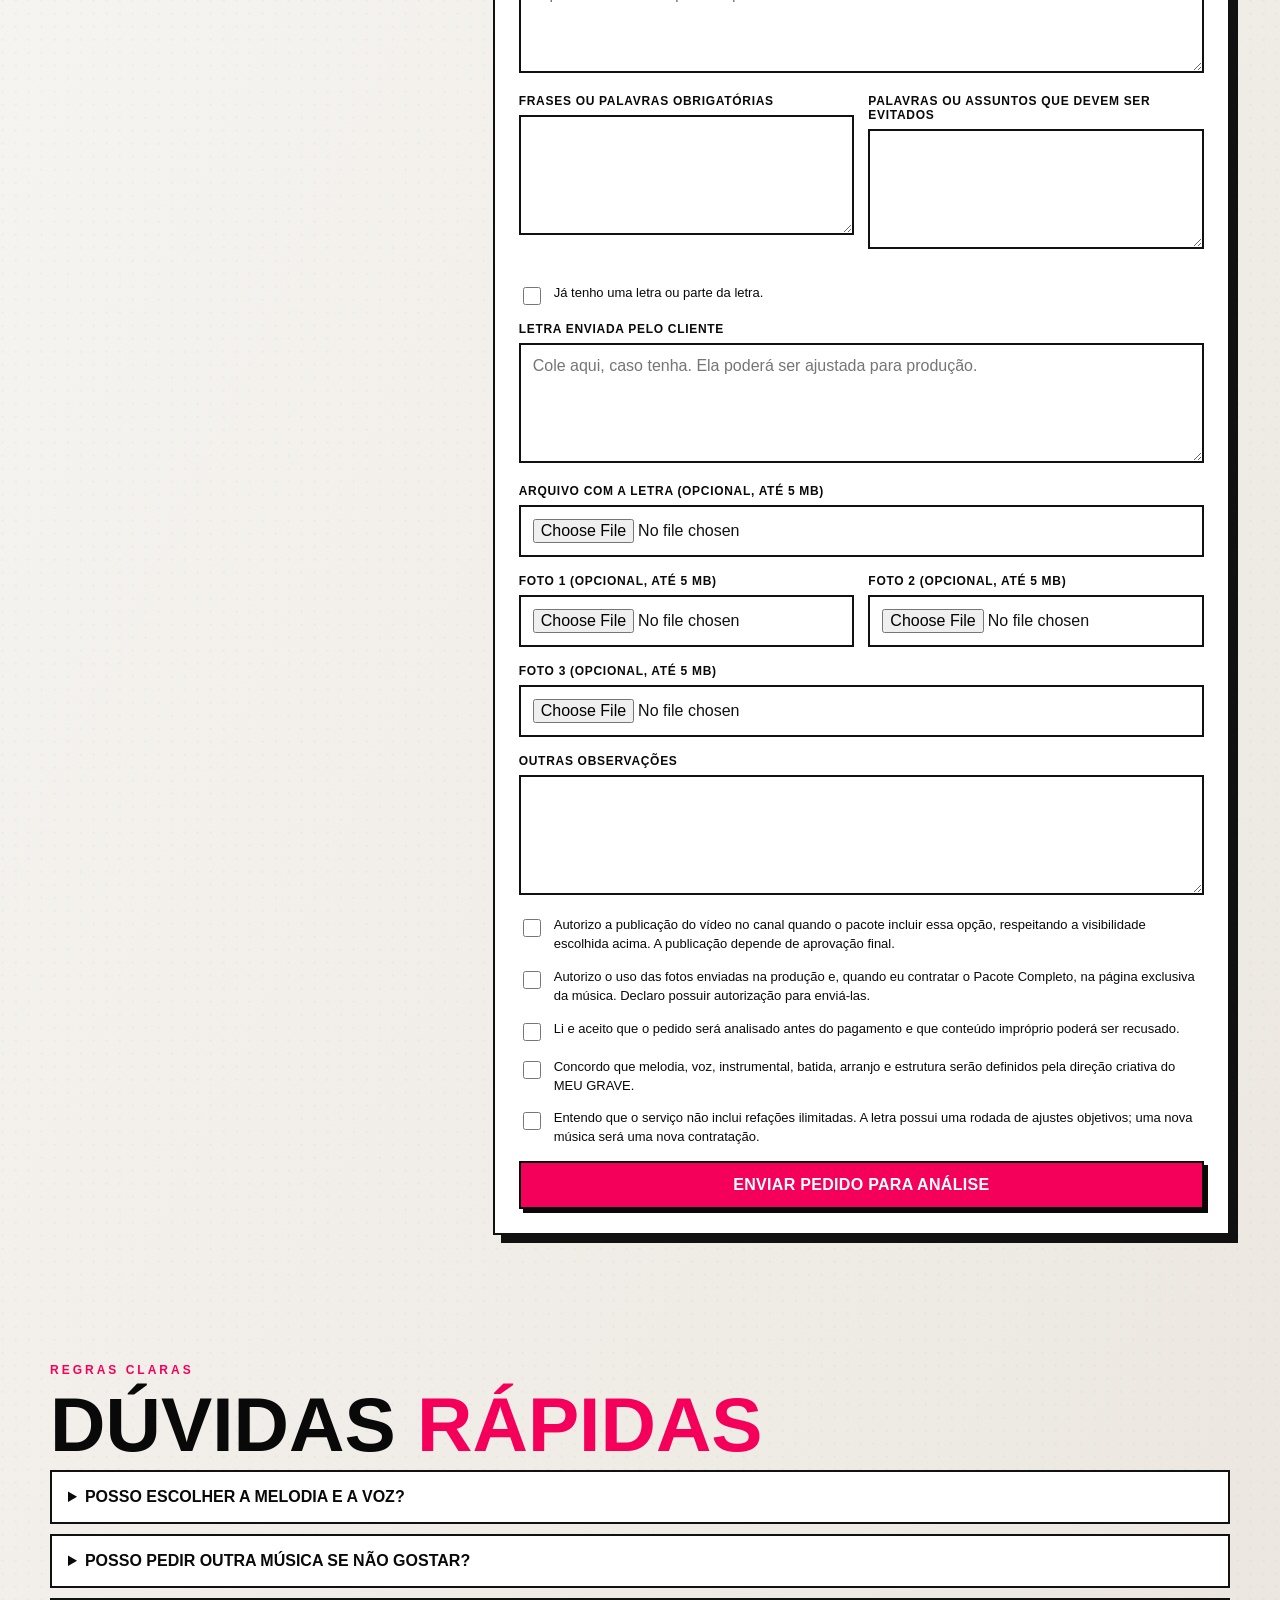
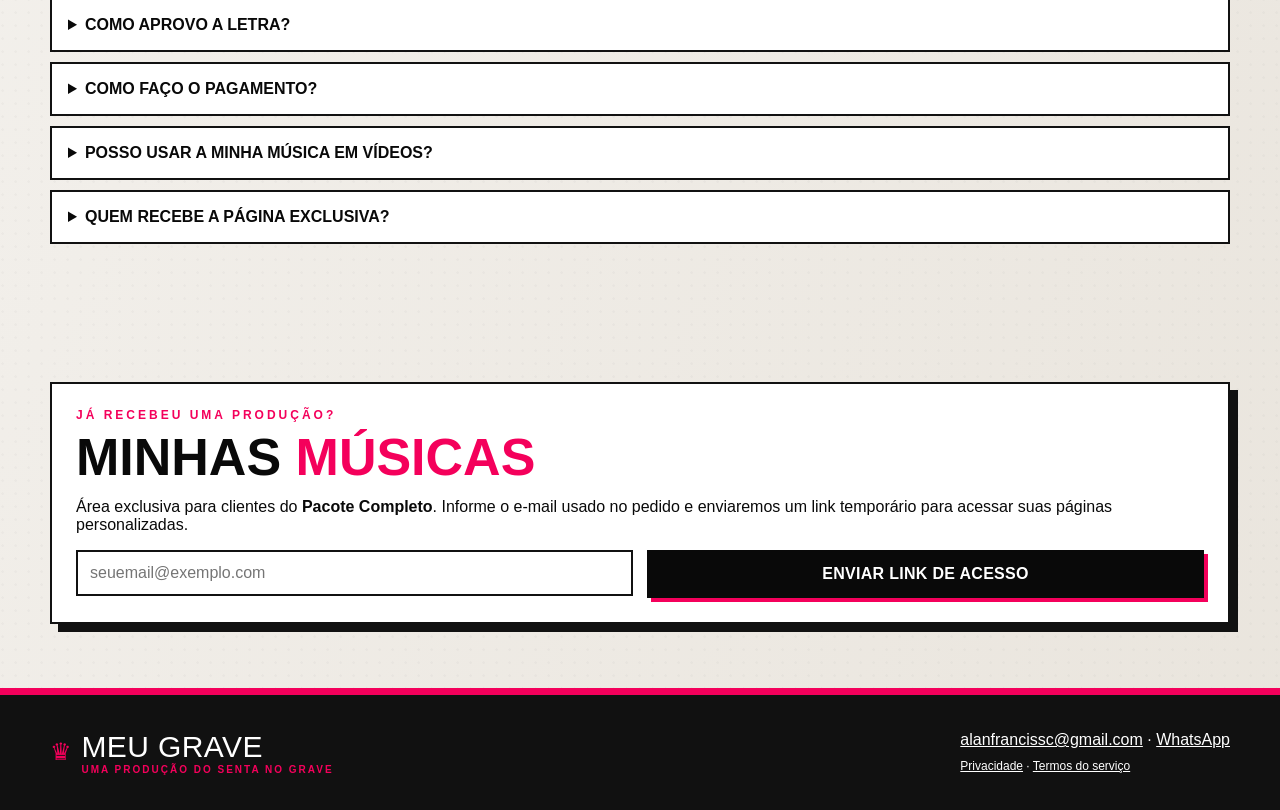
==== commit 54ecee75: "Add files via upload" ====
--- a/index.html
+++ b/index.html
@@ -106,6 +106,15 @@
               </div>
             </div>
 
+            <div class="coupon-box">
+              <label><strong>Tem um cupom de desconto?</strong></label>
+              <div class="coupon-row">
+                <input id="couponCode" name="couponCode" maxlength="40" placeholder="Digite seu cupom">
+                <button class="btn light small" type="button" id="applyCouponButton">Aplicar cupom</button>
+              </div>
+              <div id="couponStatus" class="status hidden"></div>
+            </div>
+
             <div class="grid-2">
               <div class="field">
                 <label>Para quem ou para o que é a música?</label>
--- a/assets/styles.css
+++ b/assets/styles.css
@@ -279,3 +279,73 @@
 .delivery-public-page .elapsed-time{font-family:Impact,Haettenschweiler,'Arial Narrow Bold',sans-serif;font-size:clamp(42px,7vw,82px);text-transform:uppercase;margin-top:12px}
 .delivery-public-page .elapsed-caption{text-transform:uppercase;font-weight:900;letter-spacing:1px}
 @media(max-width:760px){.delivery-public-page .media-frame{min-height:280px}.delivery-public-page .gallery{grid-template-columns:1fr}.delivery-public-page .delivery-cover{box-shadow:4px 4px 0 var(--pink)}}
+
+
+/* v0.3.0 — otimização da página exclusiva para celular */
+.delivery-public-page #videoButtons{
+  display:grid;
+  grid-template-columns:repeat(2,minmax(0,1fr));
+  gap:12px;
+  margin:16px 0 0;
+}
+.delivery-public-page #videoButtons .btn,
+.delivery-public-page #audioDownload{
+  display:flex;
+  align-items:center;
+  justify-content:center;
+  width:100%;
+  min-width:0;
+  text-align:center;
+  text-decoration:none;
+  white-space:normal;
+  line-height:1.15;
+}
+.delivery-public-page #audioSection > p{margin:16px 0 0}
+.delivery-public-page .media-frame{
+  display:block;
+  aspect-ratio:16/9;
+  height:auto;
+  min-height:0;
+}
+.delivery-public-page .panel{overflow:hidden}
+
+@media(max-width:640px){
+  .delivery-public-page .topbar-inner{min-height:82px;gap:10px}
+  .delivery-public-page .topbar .brand{font-size:23px;line-height:.95}
+  .delivery-public-page .topbar .brand small{font-size:9px;letter-spacing:1.7px;margin-top:6px}
+  .delivery-public-page .topbar .btn{padding:11px 13px;font-size:12px;white-space:nowrap}
+  .delivery-public-page .delivery-hero{padding:34px 0 18px}
+  .delivery-public-page .delivery-hero .kicker{font-size:10px;letter-spacing:2px}
+  .delivery-public-page .delivery-hero .section-title{font-size:clamp(48px,15vw,72px);overflow-wrap:anywhere}
+  .delivery-public-page .section{padding:34px 0}
+  .delivery-public-page .panel{padding:16px;box-shadow:5px 5px 0 #111}
+  .delivery-public-page .panel .section-title,
+  .delivery-public-page #lyricSection > .section-title,
+  .delivery-public-page #gallerySection > .section-title{
+    font-size:clamp(38px,12vw,56px)!important;
+    line-height:.92;
+    overflow-wrap:anywhere;
+  }
+  .delivery-public-page #videoButtons{grid-template-columns:1fr;gap:11px}
+  .delivery-public-page #videoButtons .btn,
+  .delivery-public-page #audioDownload{
+    min-height:52px;
+    padding:13px 14px;
+    font-size:14px;
+    box-shadow:4px 4px 0 var(--pink);
+  }
+  .delivery-public-page #videoButtons .btn.pink,
+  .delivery-public-page #audioDownload.btn.pink{box-shadow:4px 4px 0 #111}
+  .delivery-public-page .lyrics{padding:22px 18px;font-size:16px;line-height:1.65;box-shadow:5px 5px 0 #111}
+  .delivery-public-page .footer{padding:28px 0}
+  .delivery-public-page .footer-grid{gap:20px}
+  .delivery-public-page .footer .btn{width:100%;text-align:center}
+}
+
+@media(max-width:380px){
+  .delivery-public-page .topbar .brand{font-size:20px}
+  .delivery-public-page .topbar .brand .crown{font-size:18px}
+  .delivery-public-page .topbar .btn{padding:10px 9px;font-size:11px}
+}
+
+.coupon-box{border:2px dashed #111;background:#fff6fa;padding:16px;margin:16px 0}.coupon-row{display:grid;grid-template-columns:1fr auto;gap:10px;align-items:center}@media(max-width:640px){.coupon-row{grid-template-columns:1fr}.coupon-row .btn{width:100%}}
